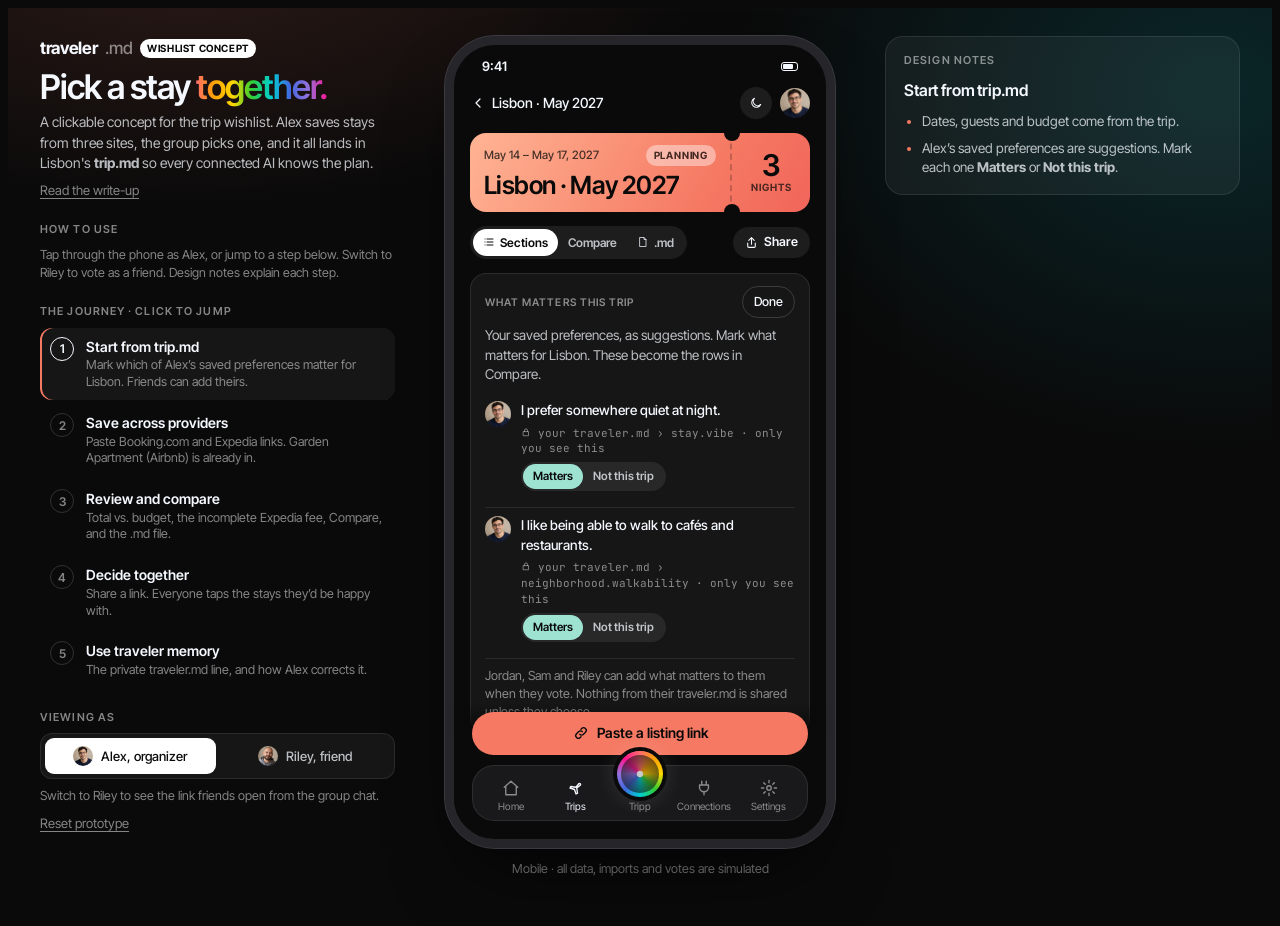
==== prototype/index.html @ dad0a513 "Traveler.md group wishlist prototype, PRD and write-up Clickable mobile prototype of a group wishlis" ====
<!doctype html>
<html lang="en">
<head>
<meta charset="utf-8">
<meta name="viewport" content="width=device-width, initial-scale=1, viewport-fit=cover">
<title>Lisbon Trip Wishlist</title>
<link rel="preconnect" href="https://fonts.googleapis.com">
<link rel="preconnect" href="https://fonts.gstatic.com" crossorigin>
<link rel="stylesheet" href="https://fonts.googleapis.com/css2?family=Inter+Tight:wght@400;500;600;700&family=JetBrains+Mono:wght@400;500&display=swap">
<style>
/* Layout: the Traveler.md app (dark, Inter Tight, coral, ticket-style trip header, Sections | .md toggle) in a phone frame, between a guide rail and a design-notes rail. Single dark theme on purpose: it matches traveler.md and its app. */
:root{
  --bg:#0a0a0a; --bg-2:#111113; --sheet:#161618;
  --surface:rgba(255,255,255,.05); --surface-2:rgba(255,255,255,.08); --surface-3:rgba(255,255,255,.12);
  --line:rgba(255,255,255,.09); --line-2:rgba(255,255,255,.16);
  --text:#f5f9ff; --text-2:rgba(245,249,255,.74); --muted:rgba(255,255,255,.5); --faint:rgba(255,255,255,.32);
  --ink:#0a0a0a;
  --coral:#f57963; --coral-deep:#e25e48; --sunset:#f9ac69; --sand:#fff4ec;
  --mint:#9ee3d2; --deep:#0a292c; --red:#ff7b7b;
  --spectrum:linear-gradient(90deg,#ff6b6b 0%,orange 14%,gold 28%,#32cd32 42%,#00ced1 57%,#4169e1 71%,#9370db 85%,#ff1493 100%);
  --sans:'Inter Tight',system-ui,-apple-system,'Segoe UI',sans-serif;
  --mono:'JetBrains Mono',ui-monospace,'SF Mono',Menlo,monospace;
  color-scheme:dark;
}
*{box-sizing:border-box}
html,body{background:var(--bg);color:var(--text)}
body{font-family:var(--sans);-webkit-font-smoothing:antialiased;padding-inline:16px;padding-block:28px 40px;font-size:14px;line-height:1.45;
  background:radial-gradient(900px 500px at 15% -10%,rgba(245,121,99,.16),transparent 60%),radial-gradient(800px 600px at 95% 10%,rgba(10,41,44,.9),transparent 60%),var(--bg);background-attachment:fixed}
button{font:inherit;color:inherit;cursor:pointer;border:0;background:none;padding:0}
button:focus-visible,a:focus-visible,input:focus-visible,textarea:focus-visible{outline:2px solid var(--coral);outline-offset:2px}
a{color:var(--coral)}
.tnum{font-variant-numeric:tabular-nums}

.stage{max-width:1200px;margin:0 auto;display:grid;grid-template-columns:minmax(0,1fr) 410px minmax(0,1fr);gap:40px;align-items:start}
.notes{grid-column:1;position:sticky;top:24px;display:flex;flex-direction:column;gap:22px;min-width:0}
.device-wrap{grid-column:2;display:flex;flex-direction:column;align-items:center;gap:12px}
.side{grid-column:3;position:sticky;top:24px;display:flex;flex-direction:column;gap:16px;min-width:0}

.brand{display:flex;flex-direction:column;gap:8px}
.logo{display:flex;align-items:center;gap:8px;font-weight:700;font-size:17px;letter-spacing:-.02em}
.logo .md{font-weight:500;color:var(--muted)}
.beta{font-size:10px;font-weight:700;letter-spacing:.06em;background:#fff;color:var(--ink);border-radius:999px;padding:2px 7px}
.brand h1{margin:0;font-weight:600;font-size:34px;line-height:1.05;letter-spacing:-.03em;text-wrap:balance}
.grad{background:var(--spectrum);-webkit-background-clip:text;background-clip:text;color:transparent}
.brand p{margin:0;color:var(--text-2);max-width:42ch}
.label{font-size:11px;letter-spacing:.1em;text-transform:uppercase;color:var(--muted);font-weight:600}

.steps{display:flex;flex-direction:column;gap:4px;margin:0;padding:0;list-style:none}
.step{display:grid;grid-template-columns:26px 1fr;gap:10px;align-items:start;text-align:left;padding:9px 10px;border-radius:12px;width:100%}
.step:hover{background:var(--surface)}
.step .n{width:24px;height:24px;border-radius:50%;border:1.5px solid var(--line-2);display:grid;place-items:center;font-size:12px;font-weight:600;color:var(--muted)}
.step.done .n{background:var(--mint);border-color:var(--mint);color:var(--ink)}
.step.cur{background:var(--surface);box-shadow:inset 2px 0 0 var(--coral)}
.step.cur .n{border-color:var(--text);color:var(--text)}
.step b{display:block;font-weight:600;font-size:14px}
.step small{display:block;color:var(--muted);font-size:12.5px;line-height:1.35}

.why{background:var(--surface);border:1px solid var(--line);border-radius:18px;padding:16px 18px;display:flex;flex-direction:column;gap:10px}
.why h3{margin:0;font-size:16px;font-weight:600;letter-spacing:-.01em}
.why ul{margin:0;padding-left:18px;display:flex;flex-direction:column;gap:7px;color:var(--text-2);font-size:13.5px}
.why li::marker{color:var(--coral)}
.why code{font-family:var(--mono);font-size:12px;background:var(--surface-2);padding:1px 5px;border-radius:5px;color:var(--text)}

.ctrl{display:flex;flex-direction:column;gap:8px}
.seg{display:grid;grid-template-columns:1fr 1fr;background:var(--surface);border:1px solid var(--line);border-radius:12px;padding:4px;gap:4px}
.seg button{padding:8px 10px;border-radius:9px;font-weight:500;font-size:13px;display:flex;align-items:center;justify-content:center;gap:8px;color:var(--text-2)}
.seg button img{width:20px;height:20px;border-radius:50%}
.seg button[aria-pressed="true"]{background:#fff;color:var(--ink)}
.linkbtn{font-size:13px;color:var(--muted);text-decoration:underline;text-underline-offset:3px;align-self:flex-start}
.linkbtn:hover{color:var(--text)}
.hint{font-size:12.5px;color:var(--muted);margin:0}

/* Device */
.device{position:relative;width:390px;height:812px;border-radius:50px;background:var(--bg);border:9px solid #26262a;outline:1px solid #3a3a40;overflow:hidden;box-shadow:0 40px 80px -30px rgba(0,0,0,.8),0 0 0 1px rgba(255,255,255,.04)}
.screen{position:absolute;inset:0;overflow-y:auto;overflow-x:hidden;scroll-behavior:smooth;scrollbar-width:none}
.screen::-webkit-scrollbar{display:none}
.statusbar{height:42px;display:flex;align-items:center;justify-content:space-between;padding:0 28px;font-size:13px;font-weight:600}
.statusbar i{width:17px;height:9px;border:1.5px solid var(--text);border-radius:3px;display:inline-block;position:relative}
.statusbar i::after{content:"";position:absolute;inset:1px 4px 1px 1px;background:var(--text);border-radius:1px}
.device-cap{font-size:12.5px;color:var(--muted)}

/* App */
.app{padding:0 16px 150px;display:flex;flex-direction:column;gap:14px}
.topbar{display:flex;align-items:center;justify-content:space-between;gap:10px}
.back{font-size:14px;font-weight:500;display:flex;align-items:center;gap:6px;color:var(--text)}
.tb-r{display:flex;align-items:center;gap:8px}
.iconbtn{width:32px;height:32px;border-radius:50%;display:grid;place-items:center;background:var(--surface-2)}
.me{width:30px;height:30px;border-radius:50%;object-fit:cover}

.ticket{display:grid;grid-template-columns:1fr 78px;border-radius:16px;color:var(--ink);position:relative;background:linear-gradient(120deg,#ffb494,#f57963 70%,#f1655a)}
.ticket.chosen{background:linear-gradient(120deg,#c7f1e6,#9ee3d2 70%,#7fd3c0)}
.ticket .main{padding:12px 14px 14px;display:flex;flex-direction:column;gap:6px;border-right:2px dashed rgba(10,10,10,.22)}
.ticket .dates{font-size:11.5px;font-weight:500;opacity:.75;display:flex;justify-content:space-between;align-items:center}
.ticket .badge{font-size:10px;font-weight:700;letter-spacing:.08em;background:rgba(255,255,255,.55);border-radius:999px;padding:3px 8px}
.ticket h2{margin:0;font-size:25px;font-weight:600;letter-spacing:-.025em;line-height:1.05}
.ticket .stub{display:flex;flex-direction:column;align-items:center;justify-content:center;gap:0}
.ticket .stub b{font-size:30px;font-weight:600;line-height:1;letter-spacing:-.03em}
.ticket .stub span{font-size:10px;font-weight:700;letter-spacing:.1em;opacity:.7}
.ticket::before,.ticket::after{content:"";position:absolute;right:70px;width:16px;height:16px;border-radius:50%;background:var(--bg)}
.ticket::before{top:-8px}.ticket::after{bottom:-8px}

.toggles{display:flex;align-items:center;justify-content:space-between;gap:8px}
.mode{display:flex;background:var(--surface-2);border-radius:999px;padding:3px}
.mode button{font-size:12px;font-weight:600;padding:5px 10px;border-radius:999px;color:var(--text-2);display:flex;align-items:center;gap:5px}
.mode button[aria-pressed="true"]{background:#fff;color:var(--ink)}
.chipbtn{font-size:12.5px;font-weight:600;padding:6px 12px;border-radius:999px;background:var(--surface-2);display:inline-flex;align-items:center;gap:6px}
.chipbtn.coral{background:var(--coral);color:var(--ink)}

.sec{background:var(--surface);border:1px solid var(--line);border-radius:16px;padding:12px 14px;display:flex;flex-direction:column;gap:8px}
.sec .hd{display:flex;justify-content:space-between;align-items:center}
.sec .hd .label{font-size:10.5px}
.sec .hd .pen{color:var(--faint)}
.sec p{margin:0;font-size:13.5px;color:var(--text-2)}
.req{display:inline-flex;align-items:center;gap:6px;font-size:12.5px;padding:4px 10px 4px 8px;border-radius:999px;background:var(--surface-2);color:var(--text-2)}
.crew{display:flex;align-items:center;gap:10px}
.avs{display:flex}
.av{width:28px;height:28px;border-radius:50%;border:2px solid #17171a;object-fit:cover;background:var(--surface-2)}
.avs .av+.av{margin-left:-8px}
.av.pending{opacity:.35;filter:grayscale(1)}
.crew span{font-size:12.5px;color:var(--muted)}

.sechead{display:flex;align-items:center;justify-content:space-between;padding-top:4px}
.sechead h3{margin:0;font-size:11px;letter-spacing:.1em;text-transform:uppercase;color:var(--muted);font-weight:600}
.addlink{font-weight:600;color:var(--coral);font-size:13.5px;display:inline-flex;align-items:center;gap:4px}
.summary{font-size:12.5px;color:var(--muted);margin:-6px 0 0}

.banner{border-radius:16px;padding:13px 14px;background:var(--deep);border:1px solid rgba(158,227,210,.28);display:flex;flex-direction:column;gap:10px}
.banner.wait{background:var(--surface);border-color:var(--line)}
.banner p{margin:0;font-size:13.5px;line-height:1.4;color:var(--text)}
.banner small{color:var(--text-2);font-size:12.5px}
.banner .row{display:flex;gap:8px;flex-wrap:wrap}
.btn{display:inline-flex;align-items:center;justify-content:center;gap:8px;padding:11px 16px;border-radius:999px;font-weight:600;font-size:14px;background:var(--coral);color:var(--ink);text-decoration:none}
.btn:hover{background:#f88a77}
.btn.white{background:#fff;color:var(--ink)}
.btn.ghost{background:var(--surface-2);color:var(--text)}
.btn.sm{padding:8px 13px;font-size:13px}
.btn.block{width:100%}
.btn:disabled{opacity:.4;cursor:not-allowed}

.map{background:#121416;border:1px solid var(--line);border-radius:16px;overflow:hidden}
.map svg{display:block;width:100%;height:auto}
.map .cap{display:flex;justify-content:space-between;font-size:11px;color:var(--muted);padding:6px 12px 8px;border-top:1px solid var(--line)}

.card{background:var(--surface);border:1px solid var(--line);border-radius:18px;overflow:hidden;display:flex;flex-direction:column;transition:box-shadow .4s}
.card.flash{box-shadow:0 0 0 2px var(--coral)}
.card .photo{position:relative;height:128px;background:var(--surface-2)}
.card .photo>img{width:100%;height:100%;object-fit:cover;display:block}
.prov{position:absolute;left:10px;top:10px;background:#fff;border-radius:999px;padding:5px 10px;display:flex;align-items:center}
.prov img{height:13px;width:auto;display:block}
.chosen-tag{position:absolute;right:10px;top:10px;background:var(--mint);color:var(--ink);font-size:11.5px;font-weight:700;border-radius:999px;padding:4px 10px}
.card .body{padding:13px 14px 14px;display:flex;flex-direction:column;gap:11px}
.titlerow{display:flex;justify-content:space-between;gap:10px;align-items:flex-start}
.titlerow h4{margin:0;font-size:16.5px;font-weight:600;letter-spacing:-.015em;line-height:1.2}
.titlerow .saved-by{font-size:12px;color:var(--muted);margin-top:2px}
.price{text-align:right;flex:none;display:flex;flex-direction:column;align-items:flex-end;gap:3px}
.price b{display:block;font-size:17px;font-weight:600;line-height:1.1;letter-spacing:-.01em}
.price small{font-size:12px;color:var(--muted)}

.budget{display:flex;flex-direction:column;gap:5px}
.bar{position:relative;height:5px;border-radius:99px;background:var(--surface-2);overflow:hidden}
.bar .fill{position:absolute;left:0;top:0;bottom:0;background:var(--mint);border-radius:99px}
.bar .unk{position:absolute;top:0;bottom:0;right:0;background:repeating-linear-gradient(-45deg,var(--sunset) 0 3px,transparent 3px 6px);opacity:.75}
.bar.over .fill{background:var(--red)}
.budget .txt{display:flex;justify-content:space-between;font-size:12px;color:var(--muted)}
.budget .txt .ok{color:var(--mint);font-weight:500}
.budget .txt .warn{color:var(--sunset);font-weight:500}
.budget .txt .bad{color:var(--red);font-weight:500}
.inc{display:inline-flex;align-items:center;gap:5px;background:rgba(249,172,105,.14);color:var(--sunset);font-weight:600;font-size:12px;border-radius:999px;padding:3px 9px 3px 7px}

.facts{display:flex;flex-wrap:wrap;gap:6px}
.fact{display:inline-flex;align-items:center;gap:5px;font-size:12px;padding:4px 9px 4px 7px;border-radius:999px;background:var(--surface-2);color:var(--text-2)}

.foryou{display:flex;align-items:center;gap:8px;padding:9px 10px;border-radius:12px;background:rgba(0,0,0,.25);border:1px dashed var(--line-2);text-align:left;width:100%}
.foryou:hover{border-color:var(--muted)}
.foryou .who{font-family:var(--mono);font-size:10.5px;color:var(--muted);display:flex;align-items:center;gap:4px;flex:none}
.foryou .sigs{display:flex;flex-wrap:wrap;gap:6px;flex:1;min-width:0}
.sig{display:inline-flex;align-items:center;gap:4px;font-size:12px;font-weight:500;border-radius:999px;padding:2px 8px 2px 5px}
.sig.match{background:rgba(158,227,210,.13);color:var(--mint)}
.sig.partial{background:var(--surface-2);color:var(--text-2)}
.sig.conflict{background:rgba(255,123,123,.13);color:var(--red)}
.sig.unknown{background:var(--surface-2);color:var(--muted)}
.foryou .chev{color:var(--muted);flex:none}

.votes{display:flex;align-items:center;justify-content:space-between;gap:10px;padding-top:11px;border-top:1px solid var(--line)}
.votes .who-in{display:flex;align-items:center;gap:8px;font-size:12.5px;color:var(--muted);min-width:0}
.votes .who-in .av{width:24px;height:24px}
.votes .who-in b{color:var(--text);font-weight:600}
.in-btn{display:inline-flex;align-items:center;gap:6px;border-radius:999px;padding:8px 13px;font-weight:600;font-size:13px;border:1.5px solid var(--line-2);flex:none}
.in-btn[aria-pressed="true"]{background:var(--coral);border-color:var(--coral);color:var(--ink)}
.choose{font-size:13px;font-weight:600;color:var(--text-2);text-decoration:underline;text-underline-offset:3px}
.notes-in{display:flex;flex-direction:column;gap:6px}
.quote{display:flex;gap:8px;align-items:flex-start;font-size:12.5px;color:var(--text-2)}
.quote img{width:20px;height:20px;border-radius:50%;flex:none;object-fit:cover}
.quote span{background:var(--surface-2);border-radius:4px 12px 12px 12px;padding:5px 9px}

/* .md view */
.mdfile{background:#0e0f10;border:1px solid var(--line);border-radius:16px;overflow:hidden}
.mdfile .fh{display:flex;justify-content:space-between;align-items:center;padding:9px 12px;border-bottom:1px solid var(--line);font-family:var(--mono);font-size:11.5px;color:var(--muted)}
.mdfile .fh b{color:var(--text);font-weight:500}
.mdfile pre{margin:0;padding:10px 0;font-family:var(--mono);font-size:11.5px;line-height:1.6;color:var(--text-2);white-space:pre-wrap;word-break:break-word}
.mdfile pre span{display:block;padding:0 12px 0 10px;border-left:2px solid transparent}
.mdfile pre .h{color:var(--text);font-weight:500}
.mdfile pre .k{color:var(--sunset)}
.mdfile pre .new{background:rgba(158,227,210,.08);border-left-color:var(--mint);animation:glow 2.4s ease-out}
.audit{display:flex;flex-direction:column;gap:6px}
.audit .row{display:grid;grid-template-columns:44px 1fr;gap:8px;font-size:12px;color:var(--text-2)}
.audit .row time{font-family:var(--mono);color:var(--muted);font-size:11px;padding-top:1px}

/* Bottom nav */
.navbar{position:absolute;left:0;right:0;bottom:0;z-index:6;padding:8px 18px 18px;background:linear-gradient(to top,var(--bg) 78%,rgba(10,10,10,0));display:flex;flex-direction:column;gap:10px}
.nav{display:grid;grid-template-columns:repeat(5,1fr);align-items:end;background:rgba(28,28,31,.92);border:1px solid var(--line);border-radius:22px;padding:7px 6px;backdrop-filter:blur(10px)}
.nav span,.nav button{display:flex;flex-direction:column;align-items:center;gap:2px;font-size:10px;color:var(--muted)}
.nav .on{color:var(--text)}
.orb{width:46px;height:46px;border-radius:50%;margin-top:-22px;background:radial-gradient(circle at 50% 50%,#fff 0 10%,transparent 11%),conic-gradient(from 0deg,#ff6b6b,orange,gold,#32cd32,#00ced1,#4169e1,#9370db,#ff1493,#ff6b6b);box-shadow:0 0 0 4px var(--bg),0 0 24px rgba(255,255,255,.18);position:relative;animation:spin 14s linear infinite}
.orb::after{content:"";position:absolute;inset:4px;border-radius:50%;background:radial-gradient(circle,rgba(20,20,22,.2),rgba(20,20,22,.75));}

/* Sheet */
.scrim{position:absolute;inset:0;background:rgba(0,0,0,.55);z-index:20;display:flex;align-items:flex-end;animation:fade .18s ease-out}
.sheet{background:var(--sheet);border-top:1px solid var(--line);width:100%;max-height:90%;overflow-y:auto;border-radius:26px 26px 0 0;padding:10px 20px 26px;display:flex;flex-direction:column;gap:14px;animation:up .24s cubic-bezier(.2,.8,.2,1)}
.grab{width:40px;height:5px;border-radius:9px;background:var(--line-2);align-self:center}
.sheet h3{margin:0;font-size:20px;font-weight:600;letter-spacing:-.02em;text-wrap:balance}
.sheet p{margin:0;color:var(--text-2)}
.sheet .sub{color:var(--muted);font-size:13px}
.field{display:flex;gap:8px}
.field input{flex:1;min-width:0;font:inherit;font-size:14px;padding:11px 14px;border:1px solid var(--line-2);border-radius:999px;background:var(--surface);color:var(--text)}
.samples{display:flex;flex-direction:column;gap:8px}
.sample{display:flex;align-items:center;gap:10px;padding:10px 12px;border-radius:14px;border:1px solid var(--line);background:var(--surface);text-align:left;width:100%}
.sample:hover{border-color:var(--line-2)}
.sample .lg{background:#fff;border-radius:999px;padding:4px 8px;flex:none;display:flex}
.sample .lg img{height:12px;width:auto;display:block}
.sample .u{font-size:12px;color:var(--muted);overflow:hidden;text-overflow:ellipsis;white-space:nowrap;min-width:0;flex:1;font-family:var(--mono)}
.err{color:var(--red);font-size:13px}
.srcs{display:flex;flex-wrap:wrap;gap:6px}
.srcs span{font-size:12px;color:var(--muted);background:var(--surface);border-radius:999px;padding:3px 9px}

.checks{display:flex;flex-direction:column;border:1px solid var(--line);border-radius:14px;overflow:hidden}
.check{display:grid;grid-template-columns:22px 1fr auto;gap:10px;align-items:center;padding:10px 12px;font-size:13.5px}
.check+.check{border-top:1px solid var(--line)}
.check .v{color:var(--muted);font-size:12.5px;text-align:right}
.check.pending{color:var(--muted)}
.dot{width:20px;height:20px;border-radius:50%;display:grid;place-items:center;flex:none}
.dot.ok{background:rgba(158,227,210,.15);color:var(--mint)}
.dot.warn{background:rgba(249,172,105,.15);color:var(--sunset)}
.dot.bad{background:rgba(255,123,123,.15);color:var(--red)}
.dot.unk{background:var(--surface-2);color:var(--muted)}
.dot.spin{border:2px solid var(--line-2);border-top-color:var(--coral);animation:spin .7s linear infinite}
.dot.empty{border:2px solid var(--line)}
.preview{display:grid;grid-template-columns:84px 1fr;gap:12px;align-items:center}
.preview img{width:84px;height:64px;border-radius:10px;object-fit:cover}
.preview b{display:block;font-size:16px}

.pref{border:1px solid var(--line);background:var(--surface);border-radius:16px;padding:12px 14px;display:flex;flex-direction:column;gap:9px}
.pref.off{opacity:.6}
.pref q{font-size:17px;font-weight:500;line-height:1.3;letter-spacing:-.01em;quotes:"\201C" "\201D"}
.src{font-family:var(--mono);font-size:11px;color:var(--muted)}
.pref .ev{display:flex;align-items:flex-start;gap:8px;font-size:13.5px;color:var(--text-2)}
.pref .ev b{color:var(--text)}
.acts{display:flex;flex-wrap:wrap;gap:6px}
.pill{text-decoration:none;color:var(--text);font-size:12.5px;font-weight:500;padding:6px 11px;border-radius:999px;border:1px solid var(--line-2);background:transparent;text-align:left}
.pill:hover{border-color:var(--muted)}
.pill.danger{color:var(--red)}
.pill.primary{background:var(--coral);border-color:var(--coral);color:var(--ink)}
.privacy{display:flex;gap:8px;align-items:flex-start;font-size:12.5px;color:var(--text-2);background:var(--surface);border-radius:12px;padding:10px 12px}
.privacy>img{width:20px;height:20px;border-radius:50%;object-fit:cover;flex:none}
.privacy.warn{background:rgba(249,172,105,.1);color:var(--sunset)}
.pref textarea{font:inherit;font-size:14px;border:1px solid var(--line-2);border-radius:12px;padding:8px 10px;resize:vertical;min-height:54px;background:var(--bg-2);color:var(--text)}
.diff{font-family:var(--mono);font-size:11.5px;border-radius:10px;overflow:hidden;border:1px solid var(--line)}
.diff div{padding:5px 10px}
.diff .rm{background:rgba(255,123,123,.1);color:#ffb3b3}
.diff .ad{background:rgba(158,227,210,.1);color:var(--mint)}
.diff .fn{background:var(--surface);color:var(--muted)}

.kv{display:grid;grid-template-columns:1fr auto;gap:6px 12px;font-size:14px;background:var(--surface);border-radius:14px;padding:12px 14px}
.kv .k{color:var(--muted);display:flex;align-items:center;gap:6px}
.kv .v{font-weight:600;text-align:right}
.kv .total{border-top:1px solid var(--line);padding-top:6px}

.chat{background:#0b141a;border-radius:16px;padding:12px;display:flex;flex-direction:column;gap:6px}
.chat .hd{font-size:11.5px;color:var(--muted);text-align:center}
.msg{background:#005c4b;color:#e9fdf5;border-radius:14px 14px 4px 14px;padding:10px 12px;font-size:13.5px;align-self:flex-end;max-width:92%;display:flex;flex-direction:column;gap:6px}
.msg .lk{background:rgba(0,0,0,.22);border-radius:10px;padding:8px 10px;display:flex;flex-direction:column;gap:2px}
.msg .lk b{font-size:13px}
.msg .lk small{opacity:.75}

.tripp{display:flex;gap:10px;align-items:flex-start}
.tripp .orb{width:30px;height:30px;margin:0;box-shadow:none;flex:none}
.bubble{background:var(--surface);border:1px solid var(--line);border-radius:4px 16px 16px 16px;padding:11px 13px;font-size:13.5px;color:var(--text-2);display:flex;flex-direction:column;gap:7px}
.bubble b{color:var(--text)}
.bubble ul{margin:0;padding-left:16px;display:flex;flex-direction:column;gap:5px}
.cites{display:flex;flex-wrap:wrap;gap:6px}
.cites span{font-family:var(--mono);font-size:10.5px;color:var(--muted);border:1px solid var(--line);border-radius:6px;padding:2px 6px}

.toast{position:absolute;left:14px;right:14px;top:48px;z-index:40;background:#fff;color:var(--ink);border-radius:16px;padding:11px 14px;font-size:13.5px;display:flex;gap:10px;align-items:center;box-shadow:0 14px 34px -10px rgba(0,0,0,.7);animation:drop .25s ease-out}
.toast img{width:26px;height:26px;border-radius:50%;flex:none;object-fit:cover}
.toast button{margin-left:auto;color:var(--coral-deep);font-weight:700;flex:none}
.toast .file{font-family:var(--mono);font-size:12px;background:#f1f1f1;border-radius:5px;padding:1px 5px}

/* Friend (web link) view */
.urlbar{margin:0 14px 6px;background:var(--surface-2);border-radius:10px;padding:7px 12px;font-size:12px;color:var(--muted);display:flex;align-items:center;gap:6px;justify-content:center;font-family:var(--mono)}
.invite{display:flex;gap:10px;align-items:center}
.invite img{width:40px;height:40px;border-radius:50%;object-fit:cover}
.invite p{margin:0;font-size:14px;color:var(--text-2)}
.invite p b{color:var(--text)}
.rule{background:var(--deep);border:1px solid rgba(158,227,210,.25);color:var(--mint);border-radius:14px;padding:11px 13px;font-size:13.5px}
.reasons{display:flex;flex-wrap:wrap;gap:6px}
.reasons button{font-size:12.5px;padding:5px 10px;border-radius:999px;background:var(--surface-2);color:var(--text-2)}
.reasons button[aria-pressed="true"]{background:#fff;color:var(--ink)}
.growth{border:1px solid var(--line);border-radius:16px;padding:14px;display:flex;flex-direction:column;gap:10px;background:linear-gradient(160deg,rgba(245,121,99,.12),rgba(10,41,44,.5))}
.growth h4{margin:0;font-size:16px;letter-spacing:-.01em}
.growth p{margin:0;font-size:13px;color:var(--text-2)}

/* Decided */
.hero-dec{border-radius:20px;overflow:hidden;background:var(--surface);border:1px solid var(--line)}
.hero-dec>img{width:100%;height:170px;object-fit:cover;display:block}
.hero-dec .b{padding:14px 16px 16px;display:flex;flex-direction:column;gap:12px}
.hero-dec h3{margin:0;font-size:24px;font-weight:600;letter-spacing:-.025em;line-height:1.05}
.nextlist{display:flex;flex-direction:column;gap:10px}
.nx{display:grid;grid-template-columns:22px 1fr;gap:10px;font-size:13.5px;align-items:start;color:var(--text-2)}
.nx b{color:var(--text)}
.tools{display:flex;gap:6px;flex-wrap:wrap}
.tools span{font-size:11.5px;font-weight:600;border:1px solid var(--line-2);border-radius:999px;padding:3px 9px;color:var(--text-2)}

/* v3: what matters, compare, remove, link control */
.mrow{display:grid;grid-template-columns:26px 1fr;gap:10px;align-items:start;padding:8px 0}
.mrow+.mrow{border-top:1px solid var(--line)}
.mrow>img{width:26px;height:26px;border-radius:50%;object-fit:cover}
.mrow .mt{display:flex;flex-direction:column;gap:5px;min-width:0}
.mrow .mt b{font-weight:500;font-size:13.5px;color:var(--text)}
.mrow.off .mt b{color:var(--muted);text-decoration:line-through;text-decoration-color:var(--faint)}
.rel{display:inline-flex;background:var(--surface-2);border-radius:999px;padding:2px;align-self:flex-start}
.rel button{font-size:11.5px;font-weight:600;padding:4px 10px;border-radius:999px;color:var(--text-2)}
.rel button[aria-pressed="true"]{background:var(--mint);color:var(--ink)}
.rel button.no[aria-pressed="true"]{background:#fff;color:var(--ink)}
.theirs{font-size:11px;color:var(--muted);border:1px solid var(--line);border-radius:999px;padding:2px 8px;align-self:flex-start}
.mchips{display:flex;flex-wrap:wrap;gap:6px}
.mchip{display:inline-flex;align-items:center;gap:6px;font-size:12px;padding:3px 10px 3px 3px;border-radius:999px;border:1px solid var(--line-2);color:var(--text-2)}
.mchip img{width:18px;height:18px;border-radius:50%;object-fit:cover}
.mchip.off{color:var(--muted)}
.waitnote{font-size:12.5px;color:var(--muted);padding-top:8px;border-top:1px solid var(--line)}
.needs{display:flex;flex-wrap:wrap;gap:6px}
.cmp{display:flex;flex-direction:column;gap:0;background:var(--surface);border:1px solid var(--line);border-radius:16px;overflow:hidden}
.cmp .crow{padding:10px 10px 11px;border-top:1px solid var(--line)}
.cmp .crow:first-child{border-top:0}
.cmp .clab{font-size:10.5px;letter-spacing:.08em;text-transform:uppercase;color:var(--muted);font-weight:600;margin-bottom:6px;display:flex;justify-content:space-between;gap:8px}
.cmp .clab span{text-transform:none;letter-spacing:0;font-weight:500;font-family:var(--mono);font-size:10.5px}
.cmp .cells{display:grid;grid-template-columns:repeat(var(--n),1fr);gap:8px}
.cmp .cell{font-size:12.5px;color:var(--text-2);min-width:0;line-height:1.35}
.cmp .cell b{color:var(--text);font-size:14px;font-weight:600}
.cmp .cell.best b{color:var(--mint)}
.cmp .head img{width:100%;height:58px;object-fit:cover;border-radius:10px;display:block;margin-bottom:6px}
.cmp .head b{font-size:12.5px;line-height:1.2;display:block}
.cmp .head small{font-size:11px;color:var(--muted)}
.cmp .sig{font-size:11.5px;padding:2px 7px 2px 4px}
.cmp .warnc{color:var(--sunset)}
.cmp .okc{color:var(--mint)}
.rm-btn{position:absolute;right:10px;top:10px;width:28px;height:28px;border-radius:50%;background:rgba(10,10,10,.6);color:#fff;display:grid;place-items:center;backdrop-filter:blur(6px)}
.rm-btn:hover{background:rgba(10,10,10,.85)}
.ghost{display:flex;align-items:center;gap:10px;justify-content:space-between;border:1px dashed var(--line-2);border-radius:14px;padding:10px 12px;font-size:12.5px;color:var(--muted)}
.ghost b{color:var(--text-2);font-weight:500}
.ext{font-size:12.5px;color:var(--text-2);text-decoration:none;display:inline-flex;align-items:center;gap:5px;align-self:flex-start}
.ext:hover{color:var(--text)}
.ext span{color:var(--muted)}
.trow{display:grid;grid-template-columns:24px 1fr auto;gap:8px;align-items:center;font-size:12.5px;padding:3px 0}
.trow img{width:24px;height:24px;border-radius:50%;object-fit:cover}
.trow .st{color:var(--muted);font-size:12px}
.trow .st.ok{color:var(--mint)}
.linkrow{display:flex;flex-direction:column;gap:8px;padding-top:9px;border-top:1px solid var(--line)}
.linkrow .u{font-family:var(--mono);font-size:11.5px;color:var(--text-2);display:flex;justify-content:space-between;gap:8px}
.linkrow .u.off{color:var(--muted);text-decoration:line-through}
@keyframes fade{from{opacity:0}}
@keyframes up{from{transform:translateY(40px);opacity:.4}}
@keyframes drop{from{transform:translateY(-12px);opacity:0}}
@keyframes spin{to{transform:rotate(360deg)}}
@keyframes glow{from{background:rgba(158,227,210,.28)}}
@media (prefers-reduced-motion:reduce){*{animation:none!important;transition:none!important;scroll-behavior:auto!important}}

@media (max-width:1100px){
  .stage{grid-template-columns:minmax(0,1fr) 410px;gap:28px}
  .side{grid-column:1;grid-row:2;position:static}
  .notes{grid-row:1}
  .device-wrap{grid-column:2;grid-row:1 / span 2}
}
@media (max-width:760px){
  body{padding-block:16px 32px}
  .stage{grid-template-columns:minmax(0,1fr);gap:22px}
  .notes,.side,.device-wrap{grid-column:1;grid-row:auto;position:static}
  .notes{order:1}.device-wrap{order:2}.side{order:3}
  .device{width:100%;max-width:410px;height:760px;border-width:6px;border-radius:36px}
}
</style>
</head>
<body>

<div class="stage">
  <aside class="notes" aria-label="Prototype guide">
    <div class="brand">
      <div class="logo">traveler<span class="md">.md</span> <span class="beta">WISHLIST CONCEPT</span></div>
      <h1>Pick a stay <span class="grad">together.</span></h1>
      <p>A clickable concept for the trip wishlist. Alex saves stays from three sites, the group picks one, and it all lands in Lisbon's <b>trip.md</b> so every connected AI knows the plan.</p>
      <a class="linkbtn" href="writeup.html">Read the write-up</a>
    </div>
    <div class="ctrl">
      <div class="label">How to use</div>
      <p class="hint">Tap through the phone as Alex, or jump to a step below. Switch to Riley to vote as a friend. Design notes explain each step.</p>
    </div>
    <div class="ctrl">
      <div class="label">The journey · click to jump</div>
      <ol class="steps" id="steps"></ol>
    </div>
    <div class="ctrl">
      <div class="label">Viewing as</div>
      <div class="seg" id="viewseg"></div>
      <p class="hint" id="viewhint"></p>
      <button class="linkbtn" id="reset" type="button">Reset prototype</button>
    </div>
  </aside>

  <div class="device-wrap">
    <div class="device" id="device">
      <div class="screen" id="screen"></div>
      <div id="dock"></div>
      <div id="sheet"></div>
      <div id="toast"></div>
    </div>
    <div class="device-cap">Mobile · all data, imports and votes are simulated</div>
  </div>

  <aside class="side" aria-label="Design notes">
    <div class="why" id="why"></div>
  </aside>
</div>

<script>
const IMG = {"av1": "[data-uri]", "av2": "[data-uri]", "av3": "[data-uri]", "av4": "[data-uri]", "imgCentral": "[data-uri]", "imgGarden": "[data-uri]", "imgRiverside": "[data-uri]", "logoAirbnb": "[data-uri]", "logoBooking": "[data-uri]", "logoExpedia": "[data-uri]"};

// ---------- Data ----------
const BUDGET = 1200, PEOPLE = 4;
const STAYS = {
  garden:   {id:'garden', name:'Garden Apartment', provider:'Airbnb', logo:'logoAirbnb', img:'imgGarden', base:1080, feeMissing:false,
             url:'airbnb.com/rooms/48213377', lat:38.7152, lng:-9.1508, from:'From a link Sam dropped in the group chat',
             facts:[['bed','2 bedrooms'],['home','Residential street'],['walk','15 min walk to centre']]},
  central:  {id:'central', name:'Central Residence', provider:'Booking.com', logo:'logoBooking', img:'imgCentral', base:1170, feeMissing:false,
             url:'booking.com/hotel/pt/central-residence-lisboa.html', lat:38.7105, lng:-9.1390, src:'Copied link',
             facts:[['bed','2 bedrooms'],['pin','Central location'],['noise','Reviews mention street noise']]},
  riverside:{id:'riverside', name:'Riverside Flat', provider:'Expedia', logo:'logoExpedia', img:'imgRiverside', base:990, feeMissing:true,
             url:'expedia.com/Lisbon-Hotels-Riverside-Flat.h90412', lat:38.7059, lng:-9.1425, src:'Shared from the Expedia app',
             facts:[['bed','2 bedrooms'],['food','Near restaurants'],['q','Quietness unknown']]}
};
const FIT = {
  garden:   {quiet:{s:'match', t:'Likely quiet', ev:'The listing describes a residential street.'},
             walk:{s:'partial', t:'15 min to centre', ev:'The centre is a 15-minute walk. The listing doesn’t mention cafés close by.'}},
  central:  {quiet:{s:'conflict', t:'May be noisy at night', ev:'Guest reviews on Booking.com mention street noise.'},
             walk:{s:'match', t:'Walkable', ev:'Central location, so cafés and restaurants are likely steps away.'}},
  riverside:{quiet:{s:'unknown', t:'Quiet: unknown', ev:'Neither the listing nor its reviews say anything about noise at night.'},
             walk:{s:'match', t:'Near restaurants', ev:'The listing says it is near restaurants.'}}
};
// What each stay is chosen for, used to name the tradeoff in a tie.
const ANGLE = {garden:{k:'quiet', w:'quiet'}, central:{k:'walk', w:'central'}, riverside:{k:'walk', w:'near restaurants'}};
const PEOPLE_INFO = { alex:{name:'Alex',av:'av1'}, jordan:{name:'Jordan',av:'av2'}, sam:{name:'Sam',av:'av3'}, riley:{name:'Riley',av:'av4'} };
const ORDER = ['alex','jordan','sam','riley'];
const PREF_KEY = {quiet:'stay.vibe', walk:'neighborhood.walkability'};

const ICON = {
  bed:'M2 20v-8a2 2 0 0 1 2-2h16a2 2 0 0 1 2 2v8M2 16h20M6 10V6a2 2 0 0 1 2-2h8a2 2 0 0 1 2 2v4',
  home:'M3 10l9-7 9 7v10a1 1 0 0 1-1 1h-5v-6h-6v6H4a1 1 0 0 1-1-1z',
  walk:'M13 4a1.5 1.5 0 1 0 .01 0M10 21l2-6 3 3v3M9 12l2-4 4 2 2 3M11 8l-2 5',
  pin:'M12 21s7-6.2 7-12a7 7 0 0 0-14 0c0 5.8 7 12 7 12zM12 11.5a2.5 2.5 0 1 0 0-5 2.5 2.5 0 0 0 0 5z',
  noise:'M11 5L6 9H3v6h3l5 4zM15.5 8.5a5 5 0 0 1 0 7M18.5 5.5a9 9 0 0 1 0 13',
  food:'M4 3v7a3 3 0 0 0 6 0V3M7 3v18M17 21V3c-2.2 0-4 2.7-4 6v4h4',
  q:'M12 21a9 9 0 1 0 0-18 9 9 0 0 0 0 18zM9.5 9a2.5 2.5 0 0 1 4.9.7c0 1.7-2.4 2.3-2.4 3.8M12 17h.01',
  check:'M5 12.5l4.5 4.5L19 7.5',
  alert:'M12 8v5M12 16.5h.01M10.3 3.9L2.6 17.5A2 2 0 0 0 4.3 20.5h15.4a2 2 0 0 0 1.7-3L13.7 3.9a2 2 0 0 0-3.4 0z',
  plus:'M12 5v14M5 12h14',
  share:'M12 3v12M7 8l5-5 5 5M5 13v6a2 2 0 0 0 2 2h10a2 2 0 0 0 2-2v-6',
  lock:'M6 11h12v10H6zM8.5 11V8a3.5 3.5 0 0 1 7 0v3',
  chev:'M9 6l6 6-6 6',
  back:'M15 6l-6 6 6 6',
  link:'M10 14a4 4 0 0 0 5.7 0l3-3a4 4 0 0 0-5.7-5.7l-1 1M14 10a4 4 0 0 0-5.7 0l-3 3a4 4 0 0 0 5.7 5.7l1-1',
  tilde:'M5 13c2-3 4-3 7 0s5 3 7 0',
  cal:'M4 6h16v15H4zM4 10h16M8 3v4M16 3v4',
  user:'M12 12a4 4 0 1 0 0-8 4 4 0 0 0 0 8zM4 21a8 8 0 0 1 16 0',
  heart:'M12 20s-7-4.5-7-10a4 4 0 0 1 7-2.6A4 4 0 0 1 19 10c0 5.5-7 10-7 10z',
  moon:'M20 14.5A8 8 0 1 1 9.5 4a6.5 6.5 0 0 0 10.5 10.5z',
  pen:'M4 20h4L19 9l-4-4L4 16zM14 6l4 4',
  file:'M6 3h8l4 4v14H6zM14 3v4h4',
  list:'M8 6h12M8 12h12M8 18h12M4 6h.01M4 12h.01M4 18h.01',
  plane:'M10 14l-6-2 1-2 7 1 4-5a1.5 1.5 0 0 1 2 2l-5 4 1 7-2 1-2-6',
  plug:'M9 3v5M15 3v5M6 8h12v3a6 6 0 0 1-12 0zM12 17v4',
  gear:'M12 15a3 3 0 1 0 0-6 3 3 0 0 0 0 6zM12 2v3M12 19v3M2 12h3M19 12h3M4.9 4.9l2.1 2.1M17 17l2.1 2.1M4.9 19.1L7 17M17 7l2.1-2.1',
  home2:'M3 11l9-8 9 8M5 9.5V21h14V9.5',
  x:'M6 6l12 12M18 6L6 18'
};
const ic = (k, s=14, w=1.8) => `<svg width="${s}" height="${s}" viewBox="0 0 24 24" fill="none" stroke="currentColor" stroke-width="${w}" stroke-linecap="round" stroke-linejoin="round" aria-hidden="true" style="flex:none"><path d="${ICON[k]}"/></svg>`;
const esc = s => String(s).replace(/[&<>"']/g, c => ({'&':'&amp;','<':'&lt;','>':'&gt;','"':'&quot;',"'":'&#39;'}[c]));
const eur = n => '€' + Math.round(n).toLocaleString('en-US');
const eur2 = n => '€' + (Math.round(n*100)/100).toLocaleString('en-US',{minimumFractionDigits: n%1 ? 2 : 0, maximumFractionDigits:2});
const avImg = (p, cls='av') => `<img class="${cls}" src="${IMG[PEOPLE_INFO[p].av]}" alt="${PEOPLE_INFO[p].name}">`;
const list = a => a.length <= 1 ? a.join('') : a.slice(0,-1).join(', ') + ' and ' + a[a.length-1];

// ---------- State ----------
const fresh = () => ({
  view:'alex', screen:'trip', mode:'sections',
  saved:['garden'],
  sheet:null,
  fee:null,
  prefs:{
    quiet:{text:'I prefer somewhere quiet at night.', paused:false, deleted:false},
    walk:{text:'I like being able to walk to cafés and restaurants.', paused:false, deleted:false}
  },
  wrongFor:{},
  shared:false,
  votes:{alex:[], jordan:[], sam:[], riley:[]},
  notes:{},
  rileyReason:[], rileyDone:false,
  decided:null, flash:null, memorySeen:false, mdSeen:null, mdOpened:false,
  removed:[], linkOn:true, linkV:1, seen:{jordan:false, sam:false, riley:false}, shares:[], mattersOpen:null, startSeen:false, compareSeen:false,
  clock:41,
  log:[{t:'10:38', text:'Alex created trip.md for Lisbon'}, {t:'10:40', text:'Garden Apartment added from Airbnb (link from the group chat)'}]
});
let S = fresh();
let timers = [];
const later = (fn, ms) => timers.push(setTimeout(fn, ms));
function log(text){ S.clock += 1 + (S.clock % 2); const h = 10 + Math.floor(S.clock/60), m = S.clock % 60; S.log.push({t:`${h}:${String(m).padStart(2,'0')}`, text}); }

// ---------- Derived ----------
const total = id => { const s = STAYS[id]; return s.feeMissing ? (S.fee == null ? null : s.base + S.fee) : s.base; };
const known = id => total(id) != null;
function sortedSaved(){
  return [...S.saved].sort((a,b) => { const ta=total(a), tb=total(b); if(ta==null&&tb==null) return 0; if(ta==null) return 1; if(tb==null) return -1; return ta-tb; });
}
const inFor = id => ORDER.filter(p => S.votes[p].includes(id));
const responded = () => ORDER.filter(p => S.votes[p].length);
function fitFor(id, key){
  const p = S.prefs[key];
  if (p.deleted || p.paused) return null;
  if (S.wrongFor[id+':'+key]) return {s:'match', t: key==='quiet' ? 'Quiet enough' : 'Walkable enough', ev:'You marked this flag as wrong for this stay.'};
  return FIT[id][key];
}
function groupStatus(){
  const counts = S.saved.map(id => ({id, n:inFor(id).length})).sort((a,b)=>b.n-a.n || (total(a.id)??9e9)-(total(b.id)??9e9));
  const top = counts[0], second = counts[1];
  return {counts, top, tie: !!(second && top && second.n === top.n && top.n > 0), waiting: ORDER.filter(p => !S.votes[p].length)};
}

const CRIT = {quiet:'Quiet at night', walk:'Walk to cafés and the centre', price:'Lowest total price'};
const slug = () => 'traveler.md/t/lisbon-may' + (S.linkV>1 ? '-' + S.linkV : '');
// Who cares about each criterion on this trip: Alex's active traveler.md prefs plus what friends chose to share.
function careFor(key){
  const who = [];
  if (S.prefs[key] && !S.prefs[key].paused && !S.prefs[key].deleted) who.push('alex');
  S.shares.filter(x => x.key === key).forEach(x => { if (!who.includes(x.who)) who.push(x.who); });
  return who;
}
function provUrl(id){ const p = STAYS[id].provider; return p==='Booking.com' ? 'https://www.booking.com/' : p==='Airbnb' ? 'https://www.airbnb.com/' : 'https://www.expedia.com/'; }

// ---------- trip.md ----------
function tripMd(){
  const L = [];
  const acc = ['- Need 2 bedrooms for 4 adults, €1,200 total for the stay.'];
  sortedSaved().forEach(id => {
    const s = STAYS[id], t = total(id), ins = inFor(id);
    const price = t == null ? `${eur(s.base)} plus a property fee Expedia doesn’t show (fits budget if ≤ ${eur(BUDGET - s.base)})` : `${eur(t)} total incl. fees${s.feeMissing ? ` (${eur(S.fee)} fee added by Alex)` : ''}`;
    const grp = S.shared ? ` ${ins.length} of 4 happy${ins.length ? ': ' + ins.map(p=>PEOPLE_INFO[p].name).join(', ') : ''}.` : '';
    acc.push(`- ${S.decided===id?'Chosen':'Option'}: ${s.name} (${s.provider}), ${price}. ${s.facts.slice(1).map((f,i)=>i?f[1].charAt(0).toLowerCase()+f[1].slice(1):f[1]).join('; ')}.${grp}`);
  });
  S.removed.forEach(id => acc.push(`- Removed: ${STAYS[id].name} (${STAYS[id].provider}). Kept here in case we change our minds.`));
  if (S.decided) acc.push(`- Decided: ${STAYS[S.decided].name}, chosen by ${inFor(S.decided).length} of 4. Next: book on ${STAYS[S.decided].provider}.`);
  else if (S.shared) acc.push('- Still open: group voting closes Fri, Oct 9, 8 pm.');
  const wm = [];
  ['quiet','walk','price'].forEach(k => { const w = careFor(k); if (w.length) wm.push(`- ${CRIT[k]}: matters to ${list(w.map(p=>PEOPLE_INFO[p].name))}.`); });
  Object.keys(S.prefs).forEach(k => { if (S.prefs[k].paused && !S.prefs[k].deleted) wm.push(`- Not this trip: ${CRIT[k].toLowerCase()} (Alex).`); });
  L.push('# Trip: Lisbon', '', '## Status', `- ${S.decided ? 'Booking' : 'Planning'}`, '', '## Summary', '- Long weekend in Lisbon with three friends.', '',
    '## Dates', '- May 14–17, 2027 (3 nights).', '', '## Travelers', '- Alex (organizer), Jordan, Sam and Riley. 4 adults.', '',
    '## What matters this trip', ...(wm.length ? wm : ['- Nothing marked yet.']), '', '## Accommodation', ...acc, '');
  const tp = [];
  Object.keys(S.wrongFor).forEach(k => { const [id,key] = k.split(':'); tp.push(`- ${STAYS[id].name}: ${key==='quiet'?'noise':'walkability'} is fine for Alex.`); });
  if (tp.length) L.push('## Notes', ...tp, '');
  return L;
}
function mdHtml(){
  const lines = tripMd();
  const seen = S.mdSeen ? new Set(S.mdSeen) : null;
  const out = lines.map(l => {
    const isNew = seen && l.trim() && !seen.has(l);
    const cls = (l.startsWith('#') ? 'h' : /^- (Planning|Booking|Chosen|Decided|Still open|Removed|Not this trip)/.test(l) ? 'k' : '') + (isNew ? ' new' : '');
    return `<span class="${cls}">${esc(l) || '&nbsp;'}</span>`;
  }).join('');
  S.mdSeen = lines;
  return out;
}

// ---------- Rendering ----------
const $ = id => document.getElementById(id);
function render(){
  renderSteps(); renderView(); renderWhy();
  const scr = $('screen'), y = scr.scrollTop;
  if (S.view === 'riley') scr.innerHTML = rileyScreen();
  else if (S.screen === 'decided') scr.innerHTML = decidedScreen();
  else scr.innerHTML = tripScreen();
  scr.scrollTop = y;
  $('dock').innerHTML = dock();
  $('sheet').innerHTML = S.sheet ? `<div class="scrim" data-act="closeSheet"><div class="sheet" role="dialog" aria-modal="true">${sheetHtml()}</div></div>` : '';
  if (S.flash){ const el = document.querySelector(`[data-card="${S.flash}"]`); if (el) el.scrollIntoView({block:'center'}); }
}
const statusbar = () => `<div class="statusbar"><span>9:41</span><i></i></div>`;

function ticket(){
  const dec = S.decided;
  return `<div class="ticket ${dec?'chosen':''}"><div class="main">
      <div class="dates"><span>May 14 – May 17, 2027</span><span class="badge">${dec ? 'BOOKING' : 'PLANNING'}</span></div>
      <h2>Lisbon · May 2027</h2>
    </div><div class="stub"><b>3</b><span>NIGHTS</span></div></div>`;
}

function tripScreen(){
  const n = S.saved.length;
  const full = S.saved.filter(id => known(id) && total(id) <= BUDGET).length;
  const inc = S.saved.filter(id => !known(id)).length;
  const summary = n ? `${n} stay${n>1?'s':''} · ${n>1?'all fit':'fits'} 4 adults in 2 bedrooms · ${full} priced within budget${inc ? ` · ${inc} price incomplete` : ''}` : '';
  const head = `${statusbar()}<div class="app">
    <div class="topbar"><span class="back">${ic('back',16)} Lisbon · May 2027</span><span class="tb-r"><span class="iconbtn">${ic('moon',14)}</span>${avImg('alex','me')}</span></div>
    ${ticket()}
    <div class="toggles">
      <div class="mode" role="group" aria-label="View"><button data-act="mode" data-m="sections" aria-pressed="${S.mode==='sections'}">${ic('list',12,2)}Sections</button><button data-act="mode" data-m="compare" aria-pressed="${S.mode==='compare'}">Compare</button><button data-act="mode" data-m="md" aria-pressed="${S.mode==='md'}">${ic('file',12,2)}.md</button></div>
      <button class="chipbtn ${S.saved.length>=2 && !S.shared ? 'coral':''}" data-act="openShare">${ic('share',13,2)}${S.shared?'Shared':'Share'}</button>
    </div>`;
  if (S.mode === 'md') return head + mdView() + `</div>`;
  if (S.mode === 'compare') return head + compareView() + `</div>`;
  return head + `
    ${mattersSection()}
    <div class="sec"><div class="hd"><span class="label">Summary</span><span class="pen">${ic('pen',13)}</span></div>
      <p>Long weekend in Lisbon with three friends.</p>
      <div class="needs"><span class="req">${ic('cal',12)} May 14–17</span><span class="req">${ic('user',12)} 4 adults</span><span class="req">${ic('bed',12)} 2 bedrooms</span><span class="req tnum">€1,200 for the stay</span></div></div>
    ${travelersSection()}
    ${S.shared ? banner() : ''}
    <div class="sechead"><h3>Stays · shortlist</h3><button class="addlink" data-act="openAdd">${ic('plus',14,2.2)} Add a stay</button></div>
    ${summary ? `<p class="summary tnum">${summary}</p>` : ''}
    ${n >= 2 ? mapStrip() : ''}
    ${sortedSaved().map(id => card(id, 'alex')).join('')}
    ${S.removed.map(id => `<div class="ghost"><span><b>${STAYS[id].name}</b> · removed by Alex</span><button class="pill" data-act="restoreStay" data-id="${id}">Restore</button></div>`).join('')}
    ${n < 3 ? `<button class="card" data-act="openAdd" style="border-style:dashed;padding:18px;align-items:center;gap:6px;color:var(--muted)">${ic('link',18)}<b style="color:var(--text)">Paste a link from any booking site</b><span style="font-size:12.5px">Airbnb, Booking.com, Expedia, Vrbo, or a Reel</span></button>` : ''}
    ${inc && n>=2 ? `<p class="summary" style="margin:0">Sorted by total price. Incomplete prices go last until the fee is known.</p>`:''}
  </div>`;
}

const mattersCollapsed = () => S.mattersOpen===false || (S.mattersOpen!==true && (S.saved.length>=2 || S.shared));
function mattersSection(){
  if (mattersCollapsed()){
    const mine = ['quiet','walk'].filter(k => !S.prefs[k].deleted).map(k => `<span class="mchip ${S.prefs[k].paused?'off':''}">${avImg('alex','')}${CRIT[k]}${S.prefs[k].paused?' · not this trip':''}</span>`).join('');
    const theirs = S.shares.map(x => `<span class="mchip">${avImg(x.who,'')}${esc(x.text)}</span>`).join('');
    return `<div class="sec" id="matters"><div class="hd"><span class="label">What matters this trip</span><button class="pill" data-act="mattersToggle" data-v="open">Edit</button></div>
      <div class="mchips">${mine}${theirs}</div></div>`;
  }
  const mine = ['quiet','walk'].filter(k => !S.prefs[k].deleted).map(k => {
    const p = S.prefs[k], on = !p.paused;
    return `<div class="mrow ${on?'':'off'}">${avImg('alex','')}<div class="mt"><b>${esc(p.text)}</b>
      <span class="src">${ic('lock',10,2)} your traveler.md › ${PREF_KEY[k]} · only you see this</span>
      <div class="rel" role="group" aria-label="Does this matter on this trip?"><button data-act="relevance" data-k="${k}" data-v="on" aria-pressed="${on}">Matters</button><button class="no" data-act="relevance" data-k="${k}" data-v="off" aria-pressed="${!on}">Not this trip</button></div></div></div>`;
  }).join('');
  const theirs = S.shares.map(x => `<div class="mrow">${avImg(x.who,'')}<div class="mt"><b>${esc(x.text)}</b><span class="src">${PEOPLE_INFO[x.who].name} · ${esc(x.src)}</span><span class="theirs">${PEOPLE_INFO[x.who].name}’s to change</span></div></div>`).join('');
  const quiet = ['jordan','sam','riley'].filter(p => !S.shares.some(x => x.who === p));
  const note = !S.shared ? 'Jordan, Sam and Riley can add what matters to them when they vote. Nothing from their traveler.md is shared unless they choose.'
    : quiet.length ? `Waiting on ${list(quiet.map(p=>PEOPLE_INFO[p].name))}. Sharing is optional.` : '';
  return `<div class="sec" id="matters"><div class="hd"><span class="label">What matters this trip</span><button class="pill" data-act="mattersToggle" data-v="close">Done</button></div>
    <p>Your saved preferences, as suggestions. Mark what matters for Lisbon. These become the rows in Compare.</p>
    ${mine}${theirs}${note ? `<div class="waitnote">${note}</div>` : ''}</div>`;
}

function travelersSection(){
  if (!S.shared) return `<div class="sec"><div class="hd"><span class="label">Travelers</span><span class="pen">${ic('pen',13)}</span></div>
    <div class="crew"><div class="avs">${ORDER.map(p => `<img class="av ${p!=='alex'?'pending':''}" src="${IMG[PEOPLE_INFO[p].av]}" alt="${PEOPLE_INFO[p].name}">`).join('')}</div><span>You · Jordan, Sam and Riley not invited yet</span></div></div>`;
  const st = p => S.votes[p].length ? ['ok','Voted'] : S.seen[p] ? ['','Opened, hasn’t voted'] : ['','Hasn’t opened the link'];
  const rows = ['jordan','sam','riley'].map(p => { const [c,t] = st(p); return `<div class="trow">${avImg(p,'')}<span>${PEOPLE_INFO[p].name}</span><span class="st ${c}">${t}</span></div>`; }).join('');
  return `<div class="sec"><div class="hd"><span class="label">Travelers</span><span class="src">who’s seen it</span></div>
    <div class="trow">${avImg('alex','')}<span>You (organizer)</span><span class="st ${S.votes.alex.length?'ok':''}">${S.votes.alex.length?'Voted':'Not voted yet'}</span></div>${rows}
    <div class="linkrow"><div class="u ${S.linkOn?'':'off'}"><span>${slug()}</span><span>${S.linkOn ? 'until Fri 8 pm' : 'off'}</span></div>
      <div class="acts">${S.linkOn ? `<button class="pill" data-act="linkOff">Turn off link</button>` : `<button class="pill" data-act="linkOn">Turn back on</button>`}<button class="pill" data-act="linkNew">Make a new link</button></div></div></div>`;
}

function compareView(){
  const ids = sortedSaved();
  if (ids.length < 2) return `<div class="sec"><p>Save at least two stays to compare them side by side.</p><button class="btn sm" data-act="openAdd" style="align-self:flex-start">Add a stay</button></div>`;
  const n = ids.length;
  const row = (label, cells, right='') => `<div class="crow"><div class="clab">${label}${right?`<span>${right}</span>`:''}</div><div class="cells" style="--n:${n}">${cells}</div></div>`;
  const known_ = ids.filter(known).map(total); const minT = known_.length ? Math.min(...known_) : null;
  const glyph = s => s==='match' ? ic('check',11,2.4) : s==='conflict' ? ic('alert',11,2.2) : s==='unknown' ? ic('q',11,2) : ic('tilde',11,2.2);
  let html = row('', ids.map(id => `<div class="cell head"><img src="${IMG[STAYS[id].img]}" alt=""><b>${STAYS[id].name}</b><small>${STAYS[id].provider}</small></div>`).join(''));
  const priceCares = careFor('price');
  html += row('Total · 3 nights, fees', ids.map(id => { const t = total(id); return `<div class="cell ${t!=null && t===minT && priceCares.length ? 'best':''}">${t==null ? `<b>${eur(STAYS[id].base)}+</b><br><span class="warnc">fee unknown</span>` : `<b class="tnum">${eur(t)}</b><br>${eur2(t/PEOPLE)} each`}</div>`; }).join(''), priceCares.length ? 'matters to ' + priceCares.map(p=>PEOPLE_INFO[p].name).join(', ') : '');
  html += row('Budget €1,200', ids.map(id => { const t = total(id); return `<div class="cell">${t==null ? `<span class="warnc">Fits if fee ≤ ${eur(BUDGET-STAYS[id].base)}</span>` : t<=BUDGET ? `<span class="okc">${eur(BUDGET-t)} under</span>` : `<span style="color:var(--red)">${eur(t-BUDGET)} over</span>`}</div>`; }).join(''));
  html += row('Sleeps 4 · 2 bedrooms', ids.map(() => `<div class="cell okc">${ic('check',12,2.4)} Yes</div>`).join(''), 'trip needs');
  ['quiet','walk'].forEach(k => {
    const w = careFor(k); if (!w.length) return;
    html += row(CRIT[k], ids.map(id => { const f = S.wrongFor[id+':'+k] ? {s:'match', t:'Fine (you said)'} : FIT[id][k]; return `<div class="cell"><span class="sig ${f.s}">${glyph(f.s)}${esc(f.t)}</span></div>`; }).join(''), 'matters to ' + w.map(p=>PEOPLE_INFO[p].name).join(', '));
  });
  if (S.shared) html += row('Group', ids.map(id => { const ins = inFor(id); return `<div class="cell"><b>${ins.length} of 4</b><br>${ins.length ? ins.map(p=>PEOPLE_INFO[p].name).join(', ') : 'no one yet'}</div>`; }).join(''));
  const off = ['quiet','walk'].filter(k => !careFor(k).length);
  return `<div class="cmp">${html}</div>
    <p class="summary" style="margin:0">Rows come from trip.md: what the trip needs, plus what matters to someone on this trip.${off.length ? ` Hidden because nobody marked it: ${off.map(k=>CRIT[k].toLowerCase()).join(', ')}.` : ''}</p>`;
}
function mdView(){
  return `<div class="mdfile"><div class="fh"><b>trip.md</b><span>Lisbon · auto-saved</span></div><pre>${mdHtml()}</pre></div>
    <p class="summary" style="margin:0">The file Claude, ChatGPT and your other connected tools read. Highlighted lines changed since you last looked.</p>
    <div class="sec"><div class="hd"><span class="label">History</span><span class="src">who changed what</span></div>
      <div class="audit">${S.log.slice().reverse().slice(0,8).map(l => `<div class="row"><time>${l.t}</time><span>${esc(l.text)}</span></div>`).join('')}</div></div>`;
}

function banner(){
  const g = groupStatus();
  const names = ps => ps.map(p => p==='alex' ? 'you' : PEOPLE_INFO[p].name);
  if (!responded().length) return `<div class="banner wait"><p><b>Link sent to the group.</b> Everyone taps the stays they'd be happy with. Picks show up here.</p><small>Voting closes Fri, Oct 9 at 8 pm</small></div>`;
  const top = g.top, st = STAYS[top.id];
  const waitTxt = g.waiting.length ? `Waiting on ${list(names(g.waiting))}.` : 'Everyone has voted.';
  if (g.tie){
    const ids = g.counts.filter(c => c.n === top.n).map(c => c.id);
    const angles = [...new Set(ids.map(id => ANGLE[id].w))], keys = new Set(ids.map(id => ANGLE[id].k));
    const why = angles.length === 2 ? `It comes down to ${angles[0]} versus ${angles[1]}.` : '';
    const said = S.shares.filter(x => keys.has(x.key)).map(x => `${PEOPLE_INFO[x.who].name} shared “${esc(x.text)}”`);
    const nudgeT = g.waiting.filter(p=>p!=='alex');
    return `<div class="banner wait"><p><b>Tie:</b> ${list(ids.map(id=>STAYS[id].name))} (${top.n} of 4 each). ${why} ${said.length ? list(said)+'.' : ''}</p><small>${waitTxt} ${g.waiting.length ? 'The next vote may settle it, or you can pick one.' : 'As organizer, you break the tie.'}</small>
      <div class="row" style="flex-wrap:wrap">${ids.map(id => `<button class="btn white sm" data-act="askChoose" data-id="${id}">Choose ${STAYS[id].name.split(' ')[0]}</button>`).join('')}${nudgeT.length ? `<button class="btn ghost sm" data-act="nudge">Nudge ${esc(list(nudgeT.map(p=>PEOPLE_INFO[p].name)))}</button>`:''}</div></div>`;
  }
  const all = top.n === 4;
  const nudge = g.waiting.filter(p=>p!=='alex');
  return `<div class="banner"><p>${all ? `<b>Everyone is happy with ${st.name}.</b>` : `<b>${st.name}</b> works for ${top.n} of 4. ${waitTxt}`}</p>
    ${!known(top.id) ? `<small>Its price is incomplete. Confirm the fee before you book.</small>`:''}
    <div class="row"><button class="btn sm" data-act="askChoose" data-id="${top.id}">${all ? 'Lock it in' : 'Choose it now'}</button>${nudge.length ? `<button class="btn ghost sm" data-act="nudge">Nudge ${esc(list(nudge.map(p=>PEOPLE_INFO[p].name)))}</button>`:''}</div></div>`;
}

function mapStrip(){
  const W=340,H=132, minLng=-9.1555, maxLng=-9.1355, minLat=38.7035, maxLat=38.7185;
  const X = lng => (lng-minLng)/(maxLng-minLng)*W, Y = lat => (maxLat-lat)/(maxLat-minLat)*H;
  const pins = S.saved.map(id => {const s=STAYS[id]; const x=X(s.lng), y=Y(s.lat);
    const right = x > W-110, lx = right ? x-11 : x+11;
    return `<g><circle cx="${x}" cy="${y}" r="7" fill="#f57963" stroke="#0a0a0a" stroke-width="2"/><text x="${lx}" y="${y+4}" text-anchor="${right?'end':'start'}" font-size="11.5" font-weight="600" fill="#f5f9ff" font-family="Inter Tight, sans-serif">${s.name}</text></g>`}).join('');
  const rx=X(-9.1394), ry=Y(38.7139);
  return `<div class="map"><svg viewBox="0 0 ${W} ${H}" role="img" aria-label="Approximate locations of saved stays">
    <rect width="${W}" height="${H}" fill="#121416"/>
    <g stroke="rgba(255,255,255,.05)" stroke-width="1">${[1,2,3,4,5,6].map(i=>`<line x1="${i*W/7}" y1="0" x2="${i*W/7}" y2="${H}"/>`).join('')}${[1,2,3].map(i=>`<line x1="0" y1="${i*H/4}" x2="${W}" y2="${i*H/4}"/>`).join('')}</g>
    <path d="M0 ${H-18} C 80 ${H-26}, 170 ${H-20}, 230 ${H-24} S 320 ${H-30}, ${W} ${H-34} L ${W} ${H} L 0 ${H} Z" fill="#0a292c"/>
    <text x="14" y="${H-6}" font-size="10" fill="#9ee3d2" opacity=".7" font-family="Inter Tight, sans-serif" letter-spacing=".1em">TAGUS RIVER</text>
    <g><rect x="${rx-4}" y="${ry-4}" width="8" height="8" transform="rotate(45 ${rx} ${ry})" fill="#f9ac69"/><text x="${rx-8}" y="${ry+15}" text-anchor="end" font-size="10.5" fill="#f9ac69" font-family="Inter Tight, sans-serif">Centre (Rossio)</text></g>
    ${pins}</svg><div class="cap"><span>Approximate locations</span><span>~1 km across</span></div></div>`;
}

function budgetBlock(id){
  const t = total(id), s = STAYS[id];
  if (t == null){
    const pct = s.base/BUDGET*100;
    return `<div class="budget"><div class="bar"><div class="fill" style="width:${pct}%"></div><div class="unk" style="left:${pct}%"></div></div>
      <div class="txt"><span class="warn">Fits budget only if the fee is ${eur(BUDGET - s.base)} or less</span><span class="tnum">${eur(BUDGET)}</span></div></div>`;
  }
  const over = t > BUDGET, pct = Math.min(t/BUDGET,1)*100, diff = Math.abs(BUDGET - t);
  return `<div class="budget"><div class="bar ${over?'over':''}"><div class="fill" style="width:${pct}%"></div></div>
    <div class="txt"><span class="${over?'bad':'ok'} tnum">${eur(diff)} ${over?'over':'under'} budget</span><span class="tnum">${eur(BUDGET)}</span></div></div>`;
}
function priceBlock(id){
  const t = total(id), s = STAYS[id];
  if (t == null) return `<div class="price"><b class="tnum">${eur(s.base)} + fee</b><button class="inc" data-act="openPrice">${ic('alert',12,2)} Price incomplete</button></div>`;
  const note = s.feeMissing ? `<small>incl. ${eur(S.fee)} fee you added · <button class="choose" style="font-size:12px" data-act="openPrice">edit</button></small>` : `<small class="tnum">${eur2(t/PEOPLE)} each · all fees</small>`;
  return `<div class="price"><b class="tnum">${eur(t)} total</b>${note}</div>`;
}
function forYou(id){
  const q = fitFor(id,'quiet'), w = fitFor(id,'walk');
  const glyph = s => s==='match' ? ic('check',12,2.4) : s==='conflict' ? ic('alert',12,2.2) : s==='unknown' ? ic('q',12,2) : ic('tilde',12,2.2);
  const sig = f => f ? `<span class="sig ${f.s}">${glyph(f.s)}${esc(f.t)}</span>` : '';
  const inner = (q||w) ? sig(q)+sig(w) : `<span class="sig unknown">Preferences off for this trip</span>`;
  return `<button class="foryou" data-act="openMemory" data-id="${id}" aria-label="How this stay fits your saved preferences">
    <span class="who">${ic('lock',11,2)}traveler.md</span><span class="sigs">${inner}</span><span class="chev">${ic('chev',14)}</span></button>`;
}
function card(id, as){
  const s = STAYS[id], chosen = S.decided === id, ins = inFor(id), mine = S.votes[as].includes(id);
  const noteHtml = ORDER.filter(p => S.notes[p] && S.notes[p].id === id).map(p => `<div class="quote">${avImg(p,'')}<span><b>${PEOPLE_INFO[p].name}:</b> ${esc(S.notes[p].text)}</span></div>`).join('');
  const savedBy = s.from || `${s.src} · ${s.provider}`;
  return `<article class="card ${S.flash===id?'flash':''}" data-card="${id}">
    <div class="photo"><img src="${IMG[s.img]}" alt="${s.name}"><span class="prov"><img src="${IMG[s.logo]}" alt="${s.provider}"></span>${chosen?`<span class="chosen-tag">Chosen</span>`:''}${as==='alex' && !S.decided ? `<button class="rm-btn" data-act="removeStay" data-id="${id}" aria-label="Remove ${s.name} from the shortlist">${ic('x',14,2.2)}</button>`:''}</div>
    <div class="body">
      <div class="titlerow"><div><h4>${s.name}</h4><div class="saved-by">${savedBy}</div></div>${priceBlock(id)}</div>
      ${budgetBlock(id)}
      <div class="facts">${s.facts.map(([i,t]) => `<span class="fact">${ic(i,12)}${t}</span>`).join('')}</div>
      <a class="ext" href="${provUrl(id)}" target="_blank" rel="noopener">View on ${s.provider} ${ic('chev',11,2)}<span>May 14–17 · 4 guests</span></a>
      ${as==='alex' ? forYou(id) : ''}
      ${noteHtml ? `<div class="notes-in">${noteHtml}</div>`:''}
      ${S.shared ? `<div class="votes">
        <div class="who-in">${ins.length ? `<span class="avs">${ins.map(p=>avImg(p)).join('')}</span><span><b>${ins.length} of 4</b> in</span>` : `<span>No one yet</span>`}</div>
        <div style="display:flex;align-items:center;gap:10px">
          ${as==='alex' && !S.decided ? `<button class="choose" data-act="askChoose" data-id="${id}">Choose</button>`:''}
          <button class="in-btn" aria-pressed="${mine}" data-act="vote" data-id="${id}" data-who="${as}">${mine ? ic('check',14,2.4)+'I’m in' : 'I’d be happy here'}</button>
        </div></div>` : ''}
    </div></article>`;
}

function navbar(cta){
  return `<div class="navbar">${cta||''}<nav class="nav" aria-label="App">
    <span>${ic('home2',18)}Home</span><span class="on">${ic('plane',18)}Trips</span>
    <button data-act="openTripp" aria-label="Ask Tripp"><span class="orb"></span>Tripp</button>
    <span>${ic('plug',18)}Connections</span><span>${ic('gear',18)}Settings</span></nav></div>`;
}
function dock(){
  if (S.view === 'riley'){
    if (!S.shared || S.rileyDone) return '';
    const n = S.votes.riley.length;
    return `<div class="navbar" style="padding-bottom:22px"><button class="btn block" data-act="rileyDone" ${n?'':'disabled'}>${n ? `Send my picks to Alex (${n})` : 'Tap the stays you’d be happy with'}</button></div>`;
  }
  if (S.screen === 'decided') return navbar();
  if (!S.shared && S.saved.length >= 2) return navbar(`<button class="btn block" data-act="openShare">${ic('share',16,2)} Ask the group to vote</button>`);
  if (S.saved.length < 2) return navbar(`<button class="btn block" data-act="openAdd">${ic('link',16,2)} Paste a listing link</button>`);
  return navbar();
}

// ---------- Friend view ----------
function rileyScreen(){
  if (S.shared && !S.linkOn) return `${statusbar()}<div class="urlbar">${ic('lock',11)} ${slug()}</div><div class="app" style="padding-top:60px;text-align:center;align-items:center"><h3 style="margin:0;font-size:18px">This link was turned off</h3><p class="summary" style="margin:0;max-width:30ch">Alex turned off this link, so nobody new can open it. Ask Alex for a new one.</p></div>`;
  if (!S.shared) return `${statusbar()}<div class="urlbar">${ic('lock',11)} traveler.md</div><div class="app" style="padding-top:60px;text-align:center;align-items:center">
    <h3 style="margin:0;font-size:18px">Alex hasn't shared the list yet</h3><p class="summary" style="margin:0;max-width:30ch">Switch back to Alex and tap “Ask the group to vote”. Riley gets a link in the group chat.</p>
    <button class="btn" data-act="asAlexShare">Share as Alex</button></div>`;
  if (S.rileyDone) {
    const seed = S.rileyReason.length ? S.rileyReason.map(r=>r.toLowerCase()).join(', ') : null;
    return `${statusbar()}<div class="urlbar">${ic('lock',11)} ${slug()}</div><div class="app" style="padding-top:28px">
    <div class="rule" style="font-size:15px"><b>Thanks, Riley.</b> Alex can see your picks now.</div>
    ${S.saved.map(id => { const ins=inFor(id); return `<div class="kv"><span>${STAYS[id].name}</span><span class="v">${ins.length} of 4${S.votes.riley.includes(id)?' · incl. you':''}</span></div>`}).join('')}
    <button class="linkbtn" data-act="rileyEdit">Change my picks</button>
    <div class="growth"><h4>Want your next trip to start with you?</h4><p>${seed ? `You said you care about <b>${esc(seed)}</b>. ` : ''}Save it to your own <b>traveler.md</b>, and Claude, ChatGPT and your other AI tools will know it next time.</p>
      <div class="acts"><button class="pill primary" data-act="rileySignup">Create my traveler.md</button><button class="pill" data-act="rileySkip">No thanks</button></div></div>
  </div>`;
  }
  return `${statusbar()}<div class="urlbar">${ic('lock',11)} ${slug()}</div>
  <div class="app">
    <div class="invite">${avImg('alex','')}<p><b>Alex</b> wants the group to pick a stay for <b>Lisbon, May 14–17</b>.</p></div>
    <div class="rule">Tap <b>every</b> stay you'd be happy with, not just your favourite. We go with the one that works for the most people.</div>
    <p class="summary" style="margin:0">Prices are for all 4 of us, 3 nights, including fees. Budget ${eur(BUDGET)}.</p>
    ${sortedSaved().map(id => card(id,'riley')).join('')}
    <div style="display:flex;flex-direction:column;gap:8px">
      <div class="label">What matters to you? (optional, shared with the group)</div>
      <div class="reasons">${['Quiet at night','Close to everything','Lowest price'].map(r => `<button data-act="reason" data-r="${r}" aria-pressed="${S.rileyReason.includes(r)}">${r}</button>`).join('')}</div>
    </div>
    <p class="summary" style="margin:0">No app or account needed. Only your first name is shown.</p>
  </div>`;
}

// ---------- Decided ----------
function decidedScreen(){
  const id = S.decided, s = STAYS[id], t = total(id), ins = inFor(id);
  return `${statusbar()}<div class="app">
    <div class="topbar"><button class="back" data-act="undoDecide">${ic('back',16)} Lisbon · May 2027</button><span class="tb-r">${avImg('alex','me')}</span></div>
    ${ticket()}
    <div class="hero-dec"><img src="${IMG[s.img]}" alt="${s.name}"><div class="b">
      <h3>${s.name}</h3>
      <div style="display:flex;align-items:center;gap:8px;font-size:13px;color:var(--muted)"><span class="avs">${ins.map(p=>avImg(p)).join('')}</span>${ins.length} of 4 happy with it</div>
      <div class="kv tnum"><span class="k">Total, 3 nights, all fees</span><span class="v">${t==null ? eur(s.base)+' + fee' : eur(t)}</span><span class="k">Each of 4</span><span class="v">${t==null ? 'Unknown' : eur2(t/PEOPLE)}</span></div>
      <a class="btn block" href="https://www.${s.provider==='Booking.com'?'booking.com':s.provider.toLowerCase()+'.com'}/" target="_blank" rel="noopener">Book on ${s.provider}</a>
      <p class="summary" style="margin:0;text-align:center">Opens the listing with your dates and 4 guests. Booking happens on ${s.provider}.</p>
    </div></div>
    <div class="nextlist">
      <div class="nx"><span class="dot ok">${ic('check',12,2.4)}</span><span>Jordan, Sam and Riley got the result in the group chat.</span></div>
      <div class="nx"><span class="dot ok">${ic('check',12,2.4)}</span><span><b>trip.md updated.</b> Your connected tools now know where you're staying.<span class="tools" style="margin-top:6px">${['Claude','ChatGPT','Codex'].map(x=>`<span>${x}</span>`).join('')}</span></span></div>
      <div class="nx"><span class="dot unk">${ic('heart',12,2)}</span><span>The other ${S.saved.length-1} stays remain in the shortlist as backups.</span></div>
    </div>
    <div class="tripp"><span class="orb"></span><div class="bubble"><span><b>Try it:</b> ask Claude “find dinner within 10 minutes of where we’re staying in Lisbon”. It reads trip.md, so it already knows.</span></div></div>
    <button class="linkbtn" data-act="undoDecide">Undo and reopen voting</button>
  </div>`;
}

// ---------- Sheets ----------
function sheetHtml(){
  const t = S.sheet.type;
  return ({add:addSheet, import:importSheet, price:priceSheet, memory:()=>memorySheet(S.sheet.id), share:shareSheet, choose:()=>chooseSheet(S.sheet.id), tripp:trippSheet, confirmWrite:confirmWriteSheet})[t](S.sheet);
}
function addSheet(sh){
  const unsaved = Object.keys(STAYS).filter(id => !S.saved.includes(id) && !S.removed.includes(id));
  return `<div class="grab"></div>
    <h3>Add a stay to Lisbon</h3>
    <p class="sub">Paste a listing link. We pull the price for your dates and check it fits 4 adults and 2 bedrooms.</p>
    <form class="field" data-form="link"><input id="linkInput" type="url" inputmode="url" autocomplete="off" placeholder="https://…" value="${esc(sh.value||'')}" aria-label="Listing link"><button class="btn" type="submit">Add</button></form>
    ${sh.error ? `<div class="err">${esc(sh.error)}</div>`:''}
    <div class="label">${unsaved.length ? 'Recently copied (sample links)' : 'All sample stays are saved'}</div>
    <div class="samples">${unsaved.map(id => `<button class="sample" data-act="importSample" data-id="${id}"><span class="lg"><img src="${IMG[STAYS[id].logo]}" alt="${STAYS[id].provider}"></span><span class="u">${STAYS[id].url}</span>${ic('plus',16,2)}</button>`).join('')}</div>
    <div class="label">Also works from</div>
    <div class="srcs"><span>Share button in any booking app</span><span>Instagram Reels</span><span>TikTok</span><span>Screenshots</span><span>Links in the group chat</span></div>`;
}
function importSheet(sh){
  const s = STAYS[sh.id], step = sh.step;
  const rows = [
    ['Opening the '+s.provider+' listing', s.name],
    ['Matching trip.md dates', 'May 14–17 · 3 nights'],
    ['Checking space', 'Sleeps 4 · 2 bedrooms'],
    s.feeMissing ? ['Reading the total price', eur(s.base)+' + fee not shown', 'warn'] : ['Reading the total price', eur(s.base)+' incl. fees']
  ];
  const rowHtml = rows.map((r,i) => {
    const st = i < step ? (r[2]||'ok') : i === step ? 'spin' : 'empty';
    return `<div class="check ${st==='empty'?'pending':''}"><span class="dot ${st}">${st==='ok'?ic('check',12,2.4):st==='warn'?ic('alert',12,2.2):''}</span><span>${r[0]}</span><span class="v tnum">${i<step?r[1]:''}</span></div>`;
  }).join('');
  const done = step >= rows.length;
  return `<div class="grab"></div>
    <div class="preview"><img src="${IMG[s.img]}" alt=""><div><b>${s.name}</b><span class="sub">${s.provider} · ${s.facts.slice(1).map(f=>f[1]).join(' · ')}</span></div></div>
    <div class="checks">${rowHtml}</div>
    ${done && s.feeMissing ? `<div class="privacy warn">${ic('alert',16,2)}<span><b>Expedia charges a mandatory property fee but doesn't show the amount.</b> We'll save it as ${eur(s.base)} + fee and won't call it the cheapest until the fee is known.</span></div>`:''}
    ${done ? `<button class="btn block" data-act="confirmImport" data-id="${s.id}">Add to Lisbon shortlist</button>` : `<button class="btn block" disabled>Reading listing…</button>`}`;
}
function priceSheet(){
  const s = STAYS.riverside, room = BUDGET - s.base;
  return `<div class="grab"></div>
    <h3>Riverside Flat's price is incomplete</h3>
    <p>Expedia says a mandatory property fee is due at the property, but doesn't show the amount.</p>
    <div class="kv tnum">
      <span class="k">Room price, 3 nights</span><span class="v">${eur(s.base)}</span>
      <span class="k">Property fee</span><span class="v" style="color:var(--sunset)">${S.fee==null ? 'Not shown' : eur(S.fee)}</span>
      <span class="k total">Total</span><span class="v total">${S.fee==null ? eur(s.base)+' + fee' : eur(s.base+S.fee)}</span>
    </div>
    <p class="sub">Stays within the ${eur(BUDGET)} budget if the fee is <b style="color:var(--text)">${eur(room)} or less</b> (${eur2(room/PEOPLE)} each).</p>
    <div class="label">Found the fee? Add it for everyone</div>
    <form class="field" data-form="fee"><input id="feeInput" type="number" min="0" step="1" inputmode="numeric" placeholder="e.g. 120" value="${S.fee ?? ''}" aria-label="Property fee in euros"><button class="btn" type="submit">Save fee</button></form>
    <div class="acts">
      <a class="pill" href="https://www.expedia.com/" target="_blank" rel="noopener">Check on Expedia</a>
      <button class="pill" data-act="askHost">Ask Tripp to draft a message to the property</button>
      ${S.fee!=null?`<button class="pill danger" data-act="clearFee">Remove fee</button>`:''}
    </div>
    <p class="sub">Until then it's listed last, labelled incomplete for the whole group, and never shown as the cheapest.</p>`;
}
function memorySheet(id){
  const s = STAYS[id];
  const block = key => {
    const p = S.prefs[key];
    if (p.deleted) return `<div class="pref off"><span class="sub">Removed from your traveler.md. Your connected tools no longer see it.</span><div class="acts"><button class="pill" data-act="restorePref" data-k="${key}">Undo</button></div></div>`;
    const f = S.wrongFor[id+':'+key] ? {s:'match', ev:'You marked this flag as wrong for this stay.'} : FIT[id][key];
    const dot = f.s==='match'?'ok':f.s==='conflict'?'bad':f.s==='unknown'?'unk':'warn';
    const glyph = f.s==='match'?'check':f.s==='conflict'?'alert':f.s==='unknown'?'q':'tilde';
    const editing = S.sheet.edit === key;
    return `<div class="pref ${p.paused?'off':''}">
      ${editing ? `<textarea id="prefEdit-${key}" aria-label="Edit preference">${esc(p.text)}</textarea><div class="acts"><button class="pill primary" data-act="reviewEdit" data-k="${key}">Review change</button><button class="pill" data-act="cancelEdit">Cancel</button></div>` : `<q>${esc(p.text)}</q>`}
      <span class="src">traveler.md › ${PREF_KEY[key]}${p.paused ? ' · off for Lisbon' : ''}</span>
      ${p.paused ? '' : `<div class="ev"><span class="dot ${dot}">${ic(glyph,12,2.2)}</span><span><b>${s.name}:</b> ${esc(f.ev)}</span></div>`}
      ${editing ? '' : `<div class="acts">
        ${p.paused ? `<button class="pill" data-act="unpause" data-k="${key}">Turn back on for Lisbon</button>`
          : `<button class="pill" data-act="pause" data-k="${key}">Doesn't matter this trip</button>
             ${S.wrongFor[id+':'+key] ? `<button class="pill" data-act="unwrong" data-k="${key}" data-id="${id}">Undo “wrong”</button>` : (f.s!=='match' ? `<button class="pill" data-act="wrong" data-k="${key}" data-id="${id}">Wrong for this stay</button>`:'')}`}
        <button class="pill" data-act="editPref" data-k="${key}">Edit</button>
        <button class="pill danger" data-act="askDelete" data-k="${key}">Forget</button>
      </div>`}
    </div>`;
  };
  return `<div class="grab"></div>
    <div class="label">${ic('lock',11,2)} Only you see this</div>
    <h3>How ${s.name} fits what you usually like</h3>
    <p class="sub">From your traveler.md. These are general preferences, not rules for this trip. They add context but never hide or re-rank a stay.</p>
    ${block('quiet')}${block('walk')}
    <div class="privacy">${ic('file',15)}<span>Trip-only choices (“doesn't matter this trip”, “wrong for this stay”) go in <b>trip.md</b>, because they won’t be true on your next trip. Editing or forgetting changes <b>traveler.md</b>, which every connected tool reads, so we show you the change first.</span></div>
    <div class="privacy">${ic('user',15)}<span>Jordan, Sam and Riley see the listing facts, like “reviews mention street noise”, but never your preferences.</span></div>`;
}
function confirmWriteSheet(sh){
  const p = S.prefs[sh.k], del = sh.op === 'delete';
  return `<div class="grab"></div>
    <h3>${del ? 'Forget this preference?' : 'Update your traveler.md?'}</h3>
    <p class="sub">This changes your memory for every trip. Claude, ChatGPT and your other connected tools will see it next time they read traveler.md.</p>
    <div class="diff"><div class="fn">traveler.md › ${PREF_KEY[sh.k]}</div><div class="rm">- ${esc(p.text)}</div>${del ? '' : `<div class="ad">+ ${esc(sh.text)}</div>`}</div>
    <div class="acts"><button class="pill" data-act="backToMemory">Cancel</button><button class="pill ${del?'danger':'primary'}" data-act="commitWrite">${del ? 'Forget it' : 'Save to traveler.md'}</button></div>
    <p class="sub">${del ? 'Only want it off for Lisbon? Use “Doesn’t matter this trip” instead.' : 'You can see every change in the trip’s History.'}</p>`;
}
function shareSheet(){
  return `<div class="grab"></div>
    <h3>Ask the group to vote</h3>
    <p class="sub">Friends open a link. No app or account needed. They tap every stay they'd be happy with.</p>
    <div class="chat"><div class="hd">Lisbon May ✈️ · group chat preview</div>
      <div class="msg">Which of these would you be happy with? Tap all that work, by Friday 8pm
        <div class="lk"><b>Lisbon stays · May 14–17</b><small>${S.saved.length} options · ${S.saved.map(id=>STAYS[id].provider).join(', ')}</small><small>traveler.md/t/lisbon-may</small></div>
      </div></div>
    <div class="kv"><span class="k">${ic('cal',13)} Voting closes</span><span class="v">Fri, Oct 9 · 8 pm</span><span class="k">${ic('link',13)} Link access</span><span class="v">Ends when voting closes</span><span class="k">${ic('lock',13)} Your traveler.md</span><span class="v">Not shared</span></div>
    <div style="display:flex;gap:8px"><button class="btn ghost" style="flex:1" data-act="copyLink">Copy link</button><button class="btn" style="flex:1.4" data-act="doShare">Send to group chat</button></div>`;
}
function chooseSheet(id){
  const s = STAYS[id], ins = inFor(id), missing = ORDER.filter(p => !ins.includes(p));
  // A friend who skipped this stay and shared a preference it doesn't meet: likely a dealbreaker, not indifference.
  const flagged = missing.map(p => { const x = S.shares.find(x => x.who===p && FIT[id][x.key] && FIT[id][x.key].s!=='match'); return x ? {p, x, f:FIT[id][x.key]} : null; }).filter(Boolean);
  const rest = missing.filter(p => !flagged.some(f => f.p===p));
  return `<div class="grab"></div>
    <h3>Choose ${s.name}?</h3>
    <div class="kv tnum"><span class="k">Happy with it</span><span class="v">${ins.length} of 4</span><span class="k">Total</span><span class="v">${known(id)?eur(total(id)):eur(s.base)+' + fee'}</span></div>
    ${flagged.map(({p,x,f}) => `<div class="privacy warn">${avImg(p,'')}<span><b>${PEOPLE_INFO[p].name} didn’t pick ${s.name}</b> and shared “${esc(x.text)}”. ${esc(f.ev)}</span></div>`).join('')}
    ${rest.length ? `<p class="sub">${list(rest.map(p=>p==='alex'?'You':PEOPLE_INFO[p].name))} ${rest.length>1?'haven’t':'hasn’t'} said they're happy with this one yet.</p>`:''}
    ${!known(id) ? `<div class="privacy warn">${ic('alert',15,2)}<span>The property fee is still unknown. Check it on Expedia before you book.</span></div>`:''}
    <p class="sub">We'll post the result in the group chat, write it to trip.md, and keep the other stays as backups.</p>
    <div style="display:flex;gap:8px"><button class="btn ghost" style="flex:1" data-act="closeSheet">Not yet</button><button class="btn" style="flex:1.4" data-act="decide" data-id="${id}">Choose and tell the group</button></div>`;
}
function trippSheet(){
  let body;
  if (S.saved.length < 2) body = `<span>Save at least two stays and I'll compare them for the group.</span>`;
  else {
    const items = sortedSaved().map(id => {
      const s = STAYS[id], t = total(id), ins = inFor(id), q = fitFor(id,'quiet');
      const price = t==null ? `${eur(s.base)} + an unknown fee` : `${eur(t)} (${eur2(t/PEOPLE)} each)`;
      const trade = id==='garden' ? 'Residential street, but a 15-minute walk to the centre.'
        : id==='central' ? 'Right in the centre, but reviews mention street noise.'
        : 'Near restaurants, quietness unknown, and the fee could change the ranking.';
      const mine = q && q.s==='conflict' ? ' <i>For you: may be noisy at night.</i>' : '';
      return `<li><b>${s.name}</b>: ${price}. ${trade}${S.shared?` ${ins.length} of 4 happy.`:''}${mine}</li>`;
    }).join('');
    const g = S.shared && responded().length ? groupStatus() : null;
    const lead = g && !g.tie ? `<span><b>Where the group stands:</b> ${STAYS[g.top.id].name} is the stay most people are happy with (${g.top.n} of 4).</span>`
      : g && g.tie ? `<span><b>Where the group stands:</b> it's a tie. The real tradeoff is quiet versus central, so ask who cares most about noise.</span>`
      : `<span><b>Here's the shortlist in one look.</b> Ready to send to the group when you are.</span>`;
    body = `${lead}<ul>${items}</ul>`;
  }
  return `<div class="grab"></div>
    <div class="tripp"><span class="orb"></span><div style="display:flex;flex-direction:column;gap:2px"><b>Tripp</b><span class="sub">Your Traveler.md assistant</span></div></div>
    <div class="bubble">${body}<div class="cites"><span>trip.md › shortlist</span><span>listing facts</span>${S.prefs.quiet.paused||S.prefs.quiet.deleted?'':'<span>traveler.md › stay.vibe</span>'}</div></div>
    <div class="acts">${S.saved.length>=2?`<button class="pill" data-act="trippPost">Post this to the group, without my preferences</button>`:''}${S.saved.includes('riverside') && S.fee==null ? `<button class="pill" data-act="askHost">Ask the property about the fee</button>`:''}</div>
    <p class="sub">Tripp only uses trip.md, the listings and your traveler.md, and never shares your preferences with the group.</p>`;
}

// ---------- Notes rail ----------
const STEPS = [
  {k:'start', t:'Start from trip.md', d:'Mark which of Alex\u2019s saved preferences matter for Lisbon. Friends can add theirs.'},
  {k:'save', t:'Save across providers', d:'Paste Booking.com and Expedia links. Garden Apartment (Airbnb) is already in.'},
  {k:'review', t:'Review and compare', d:'Total vs. budget, the incomplete Expedia fee, Compare, and the .md file.'},
  {k:'decide', t:'Decide together', d:'Share a link. Everyone taps the stays they’d be happy with.'},
  {k:'memory', t:'Use traveler memory', d:'The private traveler.md line, and how Alex corrects it.'}
];
function currentStep(){
  const sh = S.sheet && S.sheet.type;
  if (sh === 'memory' || sh === 'confirmWrite') return 'memory';
  if (sh === 'add' || sh === 'import') return 'save';
  if (!sh && S.mode==='sections' && S.saved.length < 2 && !S.shared && S.screen==='trip' && S.view==='alex') return 'start';
  if (sh === 'share' || sh === 'choose' || S.view==='riley' || S.shared || S.screen==='decided') return 'decide';
  if (S.saved.length >= 3 || sh === 'price') return 'review';
  return 'save';
}
function stepDone(k){
  if (k==='start') return S.startSeen;
  if (k==='save') return new Set(S.saved.map(id=>STAYS[id].provider)).size >= 2;
  if (k==='review') return S.saved.length >= 2 && (S.compareSeen || S.mdOpened || S.fee!=null);
  if (k==='decide') return !!S.decided;
  if (k==='memory') return Object.values(S.prefs).some(p=>p.paused||p.deleted) || Object.keys(S.wrongFor).length>0 || S.memorySeen;
}
function renderSteps(){
  const cur = currentStep();
  $('steps').innerHTML = STEPS.map((s,i) => `<li><button class="step ${stepDone(s.k)?'done':''} ${cur===s.k?'cur':''}" data-act="jump" data-k="${s.k}"><span class="n">${stepDone(s.k)?ic('check',12,2.6):i+1}</span><span><b>${s.t}</b><small>${s.d}</small></span></button></li>`).join('');
}
function renderView(){
  $('viewseg').innerHTML = ['alex','riley'].map(p => `<button type="button" data-act="view" data-v="${p}" aria-pressed="${S.view===p}">${avImg(p,'')}${p==='alex'?'Alex, organizer':'Riley, friend'}</button>`).join('');
  $('viewhint').textContent = S.view==='alex' ? 'Switch to Riley to see the link friends open from the group chat.' : 'The web page Riley opens from the group chat. It has no traveler.md line, because Alex’s memory is private.';
}
const WHY = {
  start:{h:'Start from trip.md', li:[
    'Dates, guests and budget come from the trip.',
    'Alex’s saved preferences are suggestions. Mark each one <b>Matters</b> or <b>Not this trip</b>.']},
  save:{h:'One list, any site', li:[
    'Paste a link from any provider. We store the total for the stay, fees included.']},
  review:{h:'Total first, gaps shown', li:[
    'Each total is shown against the €1,200 budget.',
    'Riverside shows “€990 + fee”. It fits only if the fee is €210 or less, so it sorts last.',
    '<code>.md</code> shows the same list as the file AI tools read.']},
  compare:{h:'Compare, built from this trip', li:[
    'Borrowed from Expedia. The rows are what matters to someone on this trip, not generic amenities.']},
  price:{h:'The missing fee', li:[
    'Never shown as cheapest. Whoever finds the fee adds it once, for everyone.']},
  memory:{h:'Memory adds notes but never ranks', li:[
    'Only Alex sees it. Each flag is match, conflict or unknown, with evidence.',
    'Trip-only fixes save to trip.md with Undo. Edits to traveler.md show a diff first.']},
  decide:{h:'“Happy with”, not “favourite”', li:[
    'Tapping every stay that works shows where the group overlaps.',
    'Alex sees who has opened and voted, and can turn the link off.']},
  riley:{h:'The friend’s view', li:[
    'A web link with no account. Alex’s preferences stay private.']},
  decided:{h:'Closing the loop', li:[
    'The choice is written to trip.md, so Claude and ChatGPT know where the group is staying.']}
};
function renderWhy(){
  let k = currentStep();
  if (S.sheet && S.sheet.type==='price') k='price';
  if (S.view==='riley') k='riley';
  if (S.screen==='decided' && S.view==='alex') k='decided';
  if (S.mode==='md' && S.view==='alex' && !S.sheet && S.screen==='trip') k='review';
  if (S.mode==='compare' && S.view==='alex' && !S.sheet && S.screen==='trip') k='compare';
  const w = WHY[k];
  $('why').innerHTML = `<div class="label">Design notes</div><h3>${w.h}</h3><ul>${w.li.map(l=>`<li>${l}</li>`).join('')}</ul>`;
}

// ---------- Actions ----------
function toast(html, avatar, act, actLabel){
  const el = $('toast');
  el.innerHTML = `<div class="toast" role="status">${avatar?avImg(avatar,''):''}<span>${html}</span>${act?`<button data-act="${act}">${actLabel||'Undo'}</button>`:''}</div>`;
  clearTimeout(toast.t); toast.t = setTimeout(()=>{ el.innerHTML=''; }, 3800);
}
const wrote = (file, extra) => toast(`${extra ? extra + ' ' : ''}Saved to <span class="file">${file}</span>`, null, file==='trip.md' ? 'showMd' : null, 'View');
function flash(id){ S.flash = id; render(); setTimeout(()=>{ S.flash=null; const el=document.querySelector(`[data-card="${id}"]`); if(el) el.classList.remove('flash'); }, 1400); }
function startImport(id){
  S.sheet = {type:'import', id, step:0}; render();
  const tick = () => { if (!S.sheet || S.sheet.type!=='import') return; S.sheet.step++; render(); if (S.sheet.step < 4) later(tick, 520); };
  later(tick, 600);
}
function matchLink(v){ v = v.toLowerCase(); if (/booking\.com/.test(v)) return 'central'; if (/expedia\./.test(v)) return 'riverside'; if (/airbnb\./.test(v)) return 'garden'; return null; }
function doShare(){
  S.shared = true; S.sheet = null; log('Alex shared the shortlist with Jordan, Sam and Riley'); render();
  toast('Sent to “Lisbon May”. Voting closes Fri, 8 pm.');
  later(() => { if(!S.shared) return; S.seen.jordan = true; S.seen.sam = true; render(); }, 900);
  later(() => { if(!S.shared) return; S.votes.jordan = ['garden']; S.notes.jordan = {id:'garden', text:'Quiet street, we’ll actually sleep'};
    S.shares.push({who:'jordan', key:'quiet', text:'Quiet at night', src:'shared from Jordan’s traveler.md'});
    log('Jordan is happy with Garden Apartment and shared “quiet at night”'); render(); toast('<b>Jordan</b> is happy with Garden Apartment', 'jordan'); }, 1800);
  later(() => { if(!S.shared) return; S.votes.sam = ['central','garden']; S.notes.sam = {id:'central', text:'Central is my favourite, but Garden works too'};
    S.shares.push({who:'sam', key:'walk', text:'Close to everything', src:'added while voting'});
    log('Sam is happy with Central Residence and Garden Apartment'); render(); toast('<b>Sam</b> is happy with Central Residence and Garden Apartment', 'sam'); }, 4200);
}
function restore(id){ S.removed=S.removed.filter(x=>x!==id); if(!S.saved.includes(id)) S.saved.push(id); log(`Alex restored ${STAYS[id].name}`); $('toast').innerHTML=''; flash(id); }
function ensureSaved(){ S.removed=[]; ['garden','central','riverside'].forEach(id => { if(!S.saved.includes(id)){ S.saved.push(id); log(`${STAYS[id].name} added from ${STAYS[id].provider}`); } }); }

const actions = {
  closeSheet(){ S.sheet=null; render(); },
  mode(el){ S.mode = el.dataset.m; if (S.mode==='md') S.mdOpened = true; if (S.mode==='compare') S.compareSeen = true; $('screen').scrollTop=0; render(); },
  mattersToggle(el){ S.mattersOpen = el.dataset.v==='open'; if (!S.mattersOpen) S.startSeen = true; render(); },
  relevance(el){ const k=el.dataset.k, off = el.dataset.v==='off'; if (S.prefs[k].paused === off) return; S.prefs[k].paused = off; S.startSeen = true;
    log(off ? `Alex: ${PREF_KEY[k]} not a priority for Lisbon` : `Alex: ${PREF_KEY[k]} matters for Lisbon`); render();
    toast(off ? 'Marked “not this trip” in <span class="file">trip.md</span>. traveler.md is unchanged.' : 'Marked as mattering for Lisbon in <span class="file">trip.md</span>.'); },
  removeStay(el){ const id=el.dataset.id; S.saved=S.saved.filter(x=>x!==id); if(!S.removed.includes(id)) S.removed.push(id); log(`Alex removed ${STAYS[id].name} (kept, can be restored)`); render(); toast(`${STAYS[id].name} removed. Its votes are kept if you restore it.`, null, 'restore_'+id); },
  restoreStay(el){ restore(el.dataset.id); },
  linkOff(){ S.linkOn=false; log('Alex turned off the share link'); render(); toast('Link off. Nobody new can open it.'); },
  linkOn(){ S.linkOn=true; log('Alex turned the share link back on'); render(); },
  linkNew(){ S.linkV++; S.linkOn=true; log('Alex made a new share link. The old one stopped working.'); render(); toast('New link made. The old one no longer works.', null, 'copyLink', 'Copy'); },
  showMd(){ S.view='alex'; S.screen='trip'; S.sheet=null; S.mode='md'; S.mdOpened=true; $('screen').scrollTop=0; $('toast').innerHTML=''; render(); },
  openAdd(){ S.view='alex'; S.screen='trip'; S.mode='sections'; S.sheet={type:'add'}; render(); setTimeout(()=>{ const i=$('linkInput'); if(i) i.focus({preventScroll:true}); }, 60); },
  importSample(el){ startImport(el.dataset.id); },
  confirmImport(el){ const id=el.dataset.id; if(!S.saved.includes(id)){ S.saved.push(id); log(`${STAYS[id].name} added from ${STAYS[id].provider}${STAYS[id].feeMissing?' (fee amount not shown)':''}`); } S.sheet=null; flash(id); wrote('trip.md', `${STAYS[id].name} added.`); },
  openPrice(){ S.sheet={type:'price'}; render(); },
  clearFee(){ S.fee=null; log('Alex removed the Riverside Flat fee'); render(); },
  askHost(){ toast('Tripp drafted: “Hi! What is the mandatory property fee for 4 adults, May 14–17?” (simulated)'); },
  openMemory(el){ S.sheet={type:'memory', id:el.dataset.id}; S.memorySeen=true; render(); },
  pause(el){ const k=el.dataset.k; S.prefs[k].paused=true; log(`Alex: ${PREF_KEY[k]} not a priority for Lisbon`); render(); toast('Off for Lisbon only, saved to <span class="file">trip.md</span>. traveler.md is unchanged.', null, 'undoPause_'+k); },
  unpause(el){ S.prefs[el.dataset.k].paused=false; log(`Alex turned ${PREF_KEY[el.dataset.k]} back on for Lisbon`); render(); },
  wrong(el){ S.wrongFor[el.dataset.id+':'+el.dataset.k]=true; log(`Alex corrected a flag on ${STAYS[el.dataset.id].name}`); render(); wrote('trip.md', 'Got it.'); },
  unwrong(el){ delete S.wrongFor[el.dataset.id+':'+el.dataset.k]; render(); },
  editPref(el){ S.sheet.edit=el.dataset.k; render(); const t=$('prefEdit-'+el.dataset.k); if(t) t.focus(); },
  cancelEdit(){ S.sheet.edit=null; render(); },
  reviewEdit(el){ const k=el.dataset.k, v=$('prefEdit-'+k).value.trim(); if(!v || v===S.prefs[k].text){ S.sheet.edit=null; render(); return; } S.sheet={type:'confirmWrite', op:'edit', k, text:v, back:S.sheet.id}; render(); },
  askDelete(el){ S.sheet={type:'confirmWrite', op:'delete', k:el.dataset.k, back:S.sheet.id}; render(); },
  backToMemory(){ S.sheet={type:'memory', id:S.sheet.back}; render(); },
  commitWrite(){ const sh=S.sheet, p=S.prefs[sh.k];
    if (sh.op==='delete'){ p.deleted=true; log(`Alex removed ${PREF_KEY[sh.k]} from traveler.md`); }
    else { p.text=sh.text; log(`Alex updated ${PREF_KEY[sh.k]} in traveler.md`); }
    S.sheet={type:'memory', id:sh.back}; render(); toast(`${sh.op==='delete'?'Forgotten.':'Updated.'} <span class="file">traveler.md</span> changed for every connected tool.`); },
  restorePref(el){ S.prefs[el.dataset.k].deleted=false; log(`Alex restored ${PREF_KEY[el.dataset.k]}`); render(); },
  openShare(){ if (S.saved.length<2){ toast('Save at least two stays first'); return; } if (S.shared){ toast('Already shared. Picks show up as they come in.'); return; } S.sheet={type:'share'}; render(); },
  copyLink(){ const t='https://'+slug(); try{ navigator.clipboard.writeText(t).then(()=>toast('Link copied'),()=>toast('Link: '+t)); }catch(e){ toast('Link: '+t); } },
  doShare,
  vote(el){ const who=el.dataset.who, id=el.dataset.id, v=S.votes[who], i=v.indexOf(id); if(i>=0) v.splice(i,1); else { v.push(id); log(`${PEOPLE_INFO[who].name} is happy with ${STAYS[id].name}`); } render(); },
  askChoose(el){ S.sheet={type:'choose', id:el.dataset.id}; render(); },
  decide(el){ S.decided=el.dataset.id; S.sheet=null; S.screen='decided'; log(`Alex chose ${STAYS[S.decided].name}`); $('screen').scrollTop=0; render(); },
  undoDecide(){ S.decided=null; S.screen='trip'; log('Alex reopened voting'); render(); },
  nudge(){ toast('Reminder posted in the group chat (simulated)'); },
  view(el){ S.view=el.dataset.v; if (S.view==='riley' && S.shared && S.linkOn) S.seen.riley = true; S.sheet=null; $('screen').scrollTop=0; render(); },
  asAlexShare(){ S.view='alex'; ensureSaved(); S.sheet={type:'share'}; render(); },
  reason(el){ const r=el.dataset.r, a=S.rileyReason, i=a.indexOf(r); if(i>=0) a.splice(i,1); else a.push(r); render(); },
  rileyDone(){ S.rileyDone=true; const map={'Quiet at night':'quiet','Close to everything':'walk','Lowest price':'price'}; S.shares=S.shares.filter(x=>x.who!=='riley'); S.rileyReason.forEach(r=>S.shares.push({who:'riley', key:map[r], text:r, src:'added while voting'})); if (S.rileyReason.length && S.votes.riley.length){ S.notes.riley={id:S.votes.riley[0], text:S.rileyReason.join(', ')}; } log(`Riley is happy with ${list(S.votes.riley.map(id=>STAYS[id].name))}`); $('screen').scrollTop=0; render(); },
  rileyEdit(){ S.rileyDone=false; render(); },
  rileySignup(){ toast('Riley’s traveler.md would start from what Riley just told us (simulated sign-up)'); },
  rileySkip(){ toast('No problem. Riley’s picks still count.'); },
  openTripp(){ S.view='alex'; S.sheet={type:'tripp'}; render(); },
  trippPost(){ S.sheet=null; render(); toast('Summary posted to the group chat. Your preferences were left out.'); },
  jump(el){
    const k = el.dataset.k; timers.forEach(clearTimeout); timers=[];
    S.view='alex'; S.screen='trip'; S.decided=null; S.mode='sections';
    if (k==='start'){ S.sheet=null; S.startSeen=true; S.mattersOpen=true; }
    if (k==='save'){ S.sheet={type:'add'}; }
    if (k==='review'){ ensureSaved(); S.sheet=null; }
    if (k==='decide'){ ensureSaved(); S.sheet = S.shared ? null : {type:'share'}; }
    if (k==='memory'){ ensureSaved(); S.sheet={type:'memory', id:'central'}; S.memorySeen=true; }
    $('screen').scrollTop=0; render();
  }
};

document.addEventListener('click', e => {
  const el = e.target.closest('[data-act]');
  if (!el) return;
  if (el.classList.contains('scrim') && e.target !== el) return;
  const a = el.dataset.act;
  if (a.startsWith('restore_')){ restore(a.slice(8)); return; }
  if (a.startsWith('undoPause_')){ S.prefs[a.slice(10)].paused=false; render(); return; }
  if (actions[a]){ e.preventDefault(); actions[a](el); }
});
document.addEventListener('submit', e => {
  e.preventDefault();
  const f = e.target.dataset.form;
  if (f === 'link'){
    const v = $('linkInput').value.trim(), id = matchLink(v);
    if (!v){ S.sheet = {type:'add', error:'Paste a link to a listing first.'}; render(); return; }
    if (!id){ S.sheet = {type:'add', value:v, error:'We couldn’t read that link. In this prototype, try a link from airbnb.com, booking.com or expedia.com.'}; render(); return; }
    if (S.saved.includes(id)){ S.sheet = {type:'add', value:v, error:`${STAYS[id].name} is already on the shortlist.`}; render(); return; }
    if (S.removed.includes(id)){ S.sheet = null; restore(id); return; }
    startImport(id);
  }
  if (f === 'fee'){
    const n = parseFloat($('feeInput').value);
    if (isNaN(n) || n < 0) { toast('Enter the fee in euros, for example 120'); return; }
    S.fee = Math.round(n); S.sheet = null; log(`Alex added a ${eur(S.fee)} property fee to Riverside Flat`); render(); flash('riverside');
    wrote('trip.md', `Riverside Flat is ${eur(total('riverside'))}, ${total('riverside')<=BUDGET?'within':'over'} budget.`);
  }
});
document.addEventListener('keydown', e => { if (e.key==='Escape' && S.sheet){ S.sheet=null; render(); } });
$('reset').addEventListener('click', () => { timers.forEach(clearTimeout); timers=[]; S = fresh(); $('screen').scrollTop=0; $('toast').innerHTML=''; render(); });

render();
</script>

</body>
</html>
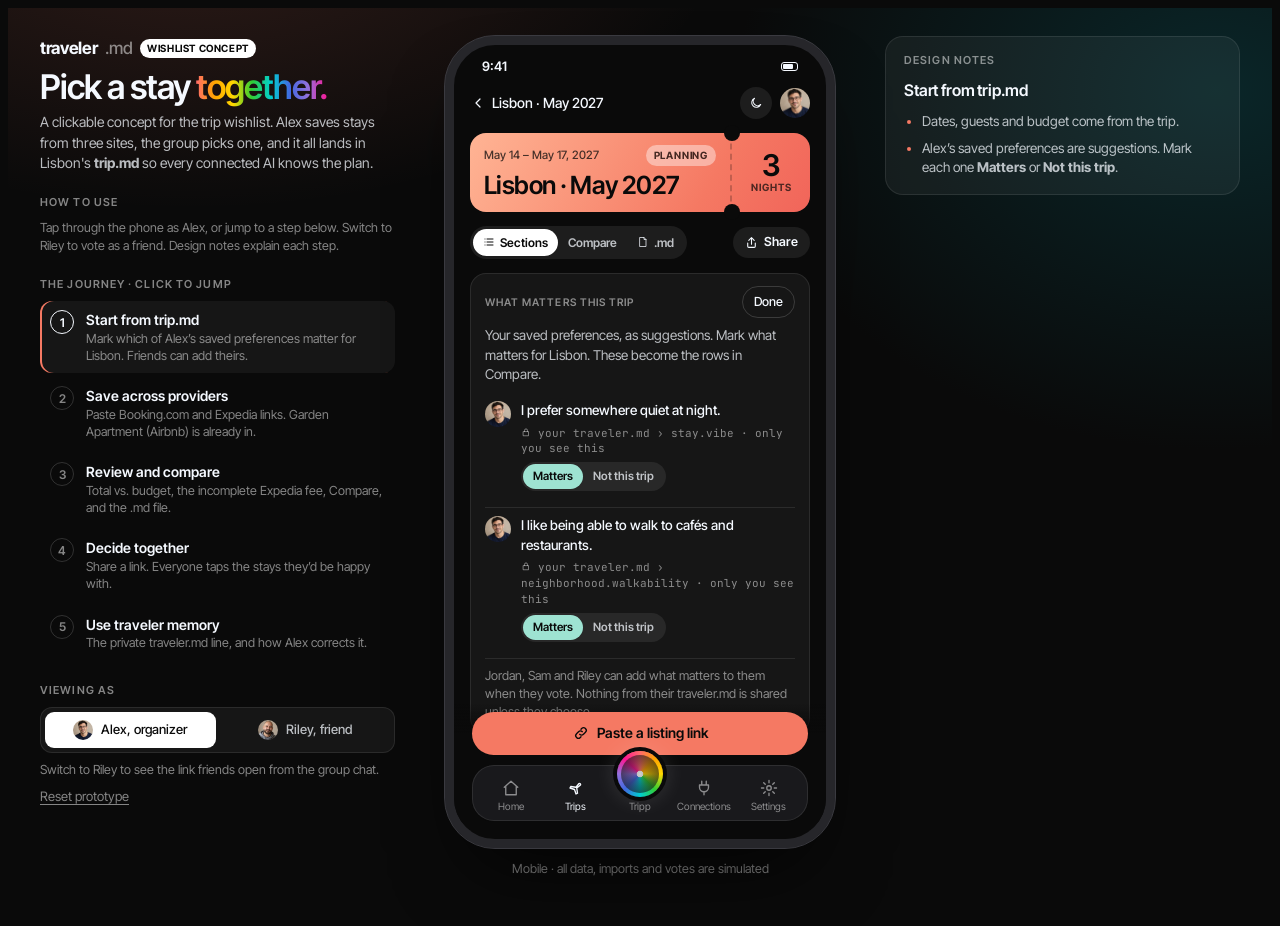
==== commit 5a3a4210: "Remove the write-up page from the prototype Co-Authored-By: Claude Opus 5.5 <noreply@anthropic.com>" ====
--- a/prototype/index.html
+++ b/prototype/index.html
@@ -397,7 +397,6 @@
       <div class="logo">traveler<span class="md">.md</span> <span class="beta">WISHLIST CONCEPT</span></div>
       <h1>Pick a stay <span class="grad">together.</span></h1>
       <p>A clickable concept for the trip wishlist. Alex saves stays from three sites, the group picks one, and it all lands in Lisbon's <b>trip.md</b> so every connected AI knows the plan.</p>
-      <a class="linkbtn" href="writeup.html">Read the write-up</a>
     </div>
     <div class="ctrl">
       <div class="label">How to use</div>
